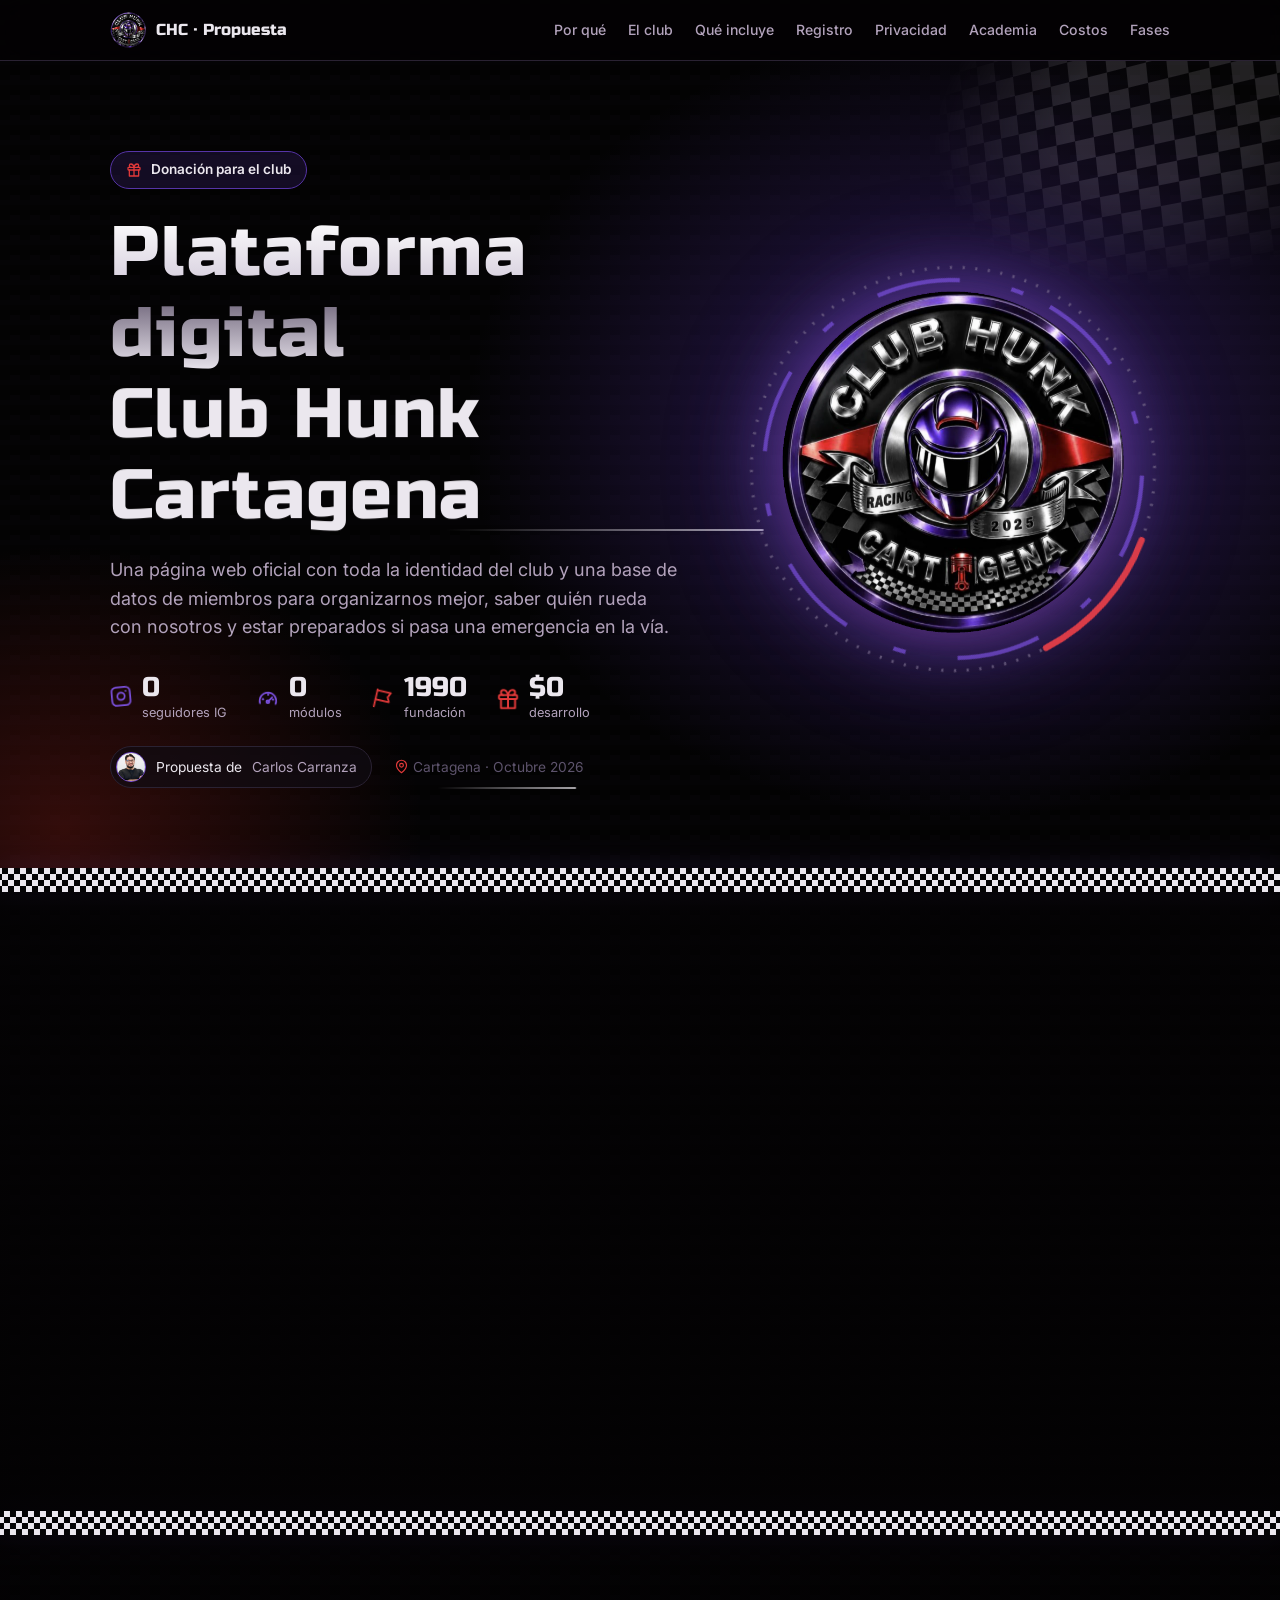
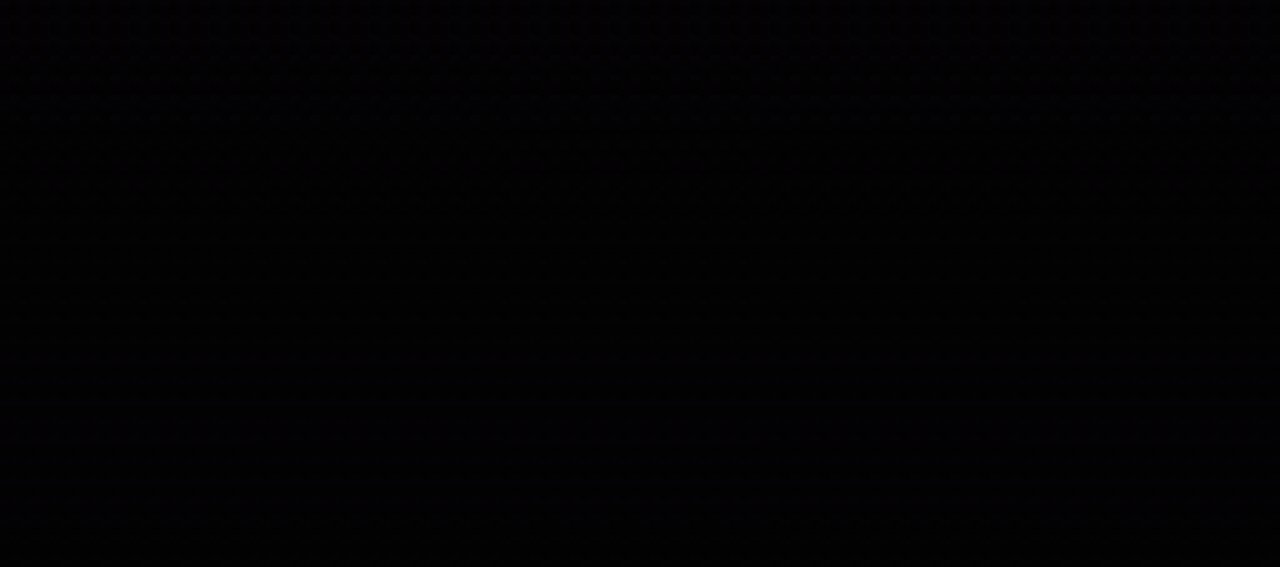
==== index.html @ c69c5571 "Propuesta de plataforma digital para Club Hunk Cartagena Presentación web con el branding del club: " ====
<!doctype html>
<html lang="es">
<head>
<meta charset="utf-8">
<meta name="viewport" content="width=device-width, initial-scale=1">
<title>Club Hunk Cartagena</title>
<meta http-equiv="refresh" content="0; url=propuesta/">
<link rel="icon" href="recursos/logo/club-hunk-logo-512.webp">
<link rel="canonical" href="propuesta/">
</head>
<body style="background:#030203;color:#EBE7EE;font-family:system-ui,sans-serif;text-align:center;padding:40px 16px">
<p>Redirigiendo a la <a href="propuesta/" style="color:#7B50DD">propuesta de Club Hunk Cartagena</a>…</p>
</body>
</html>
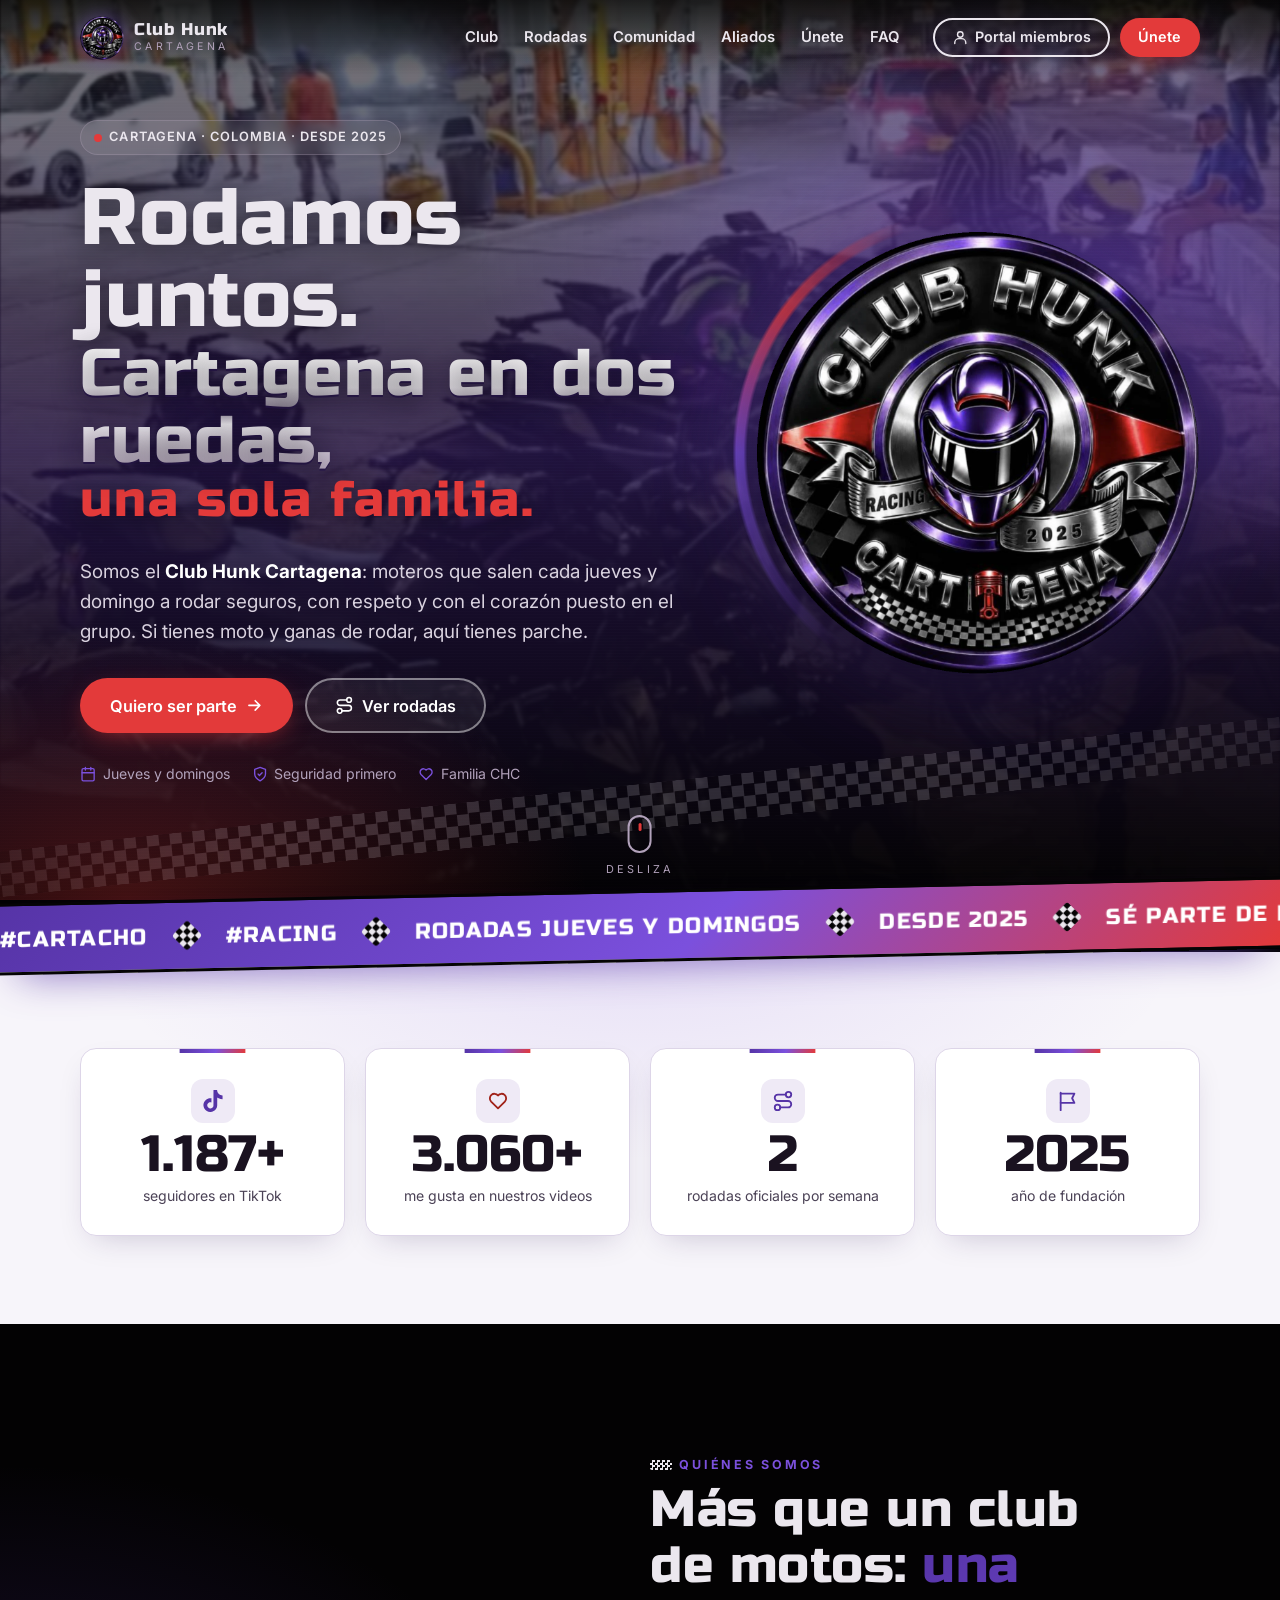
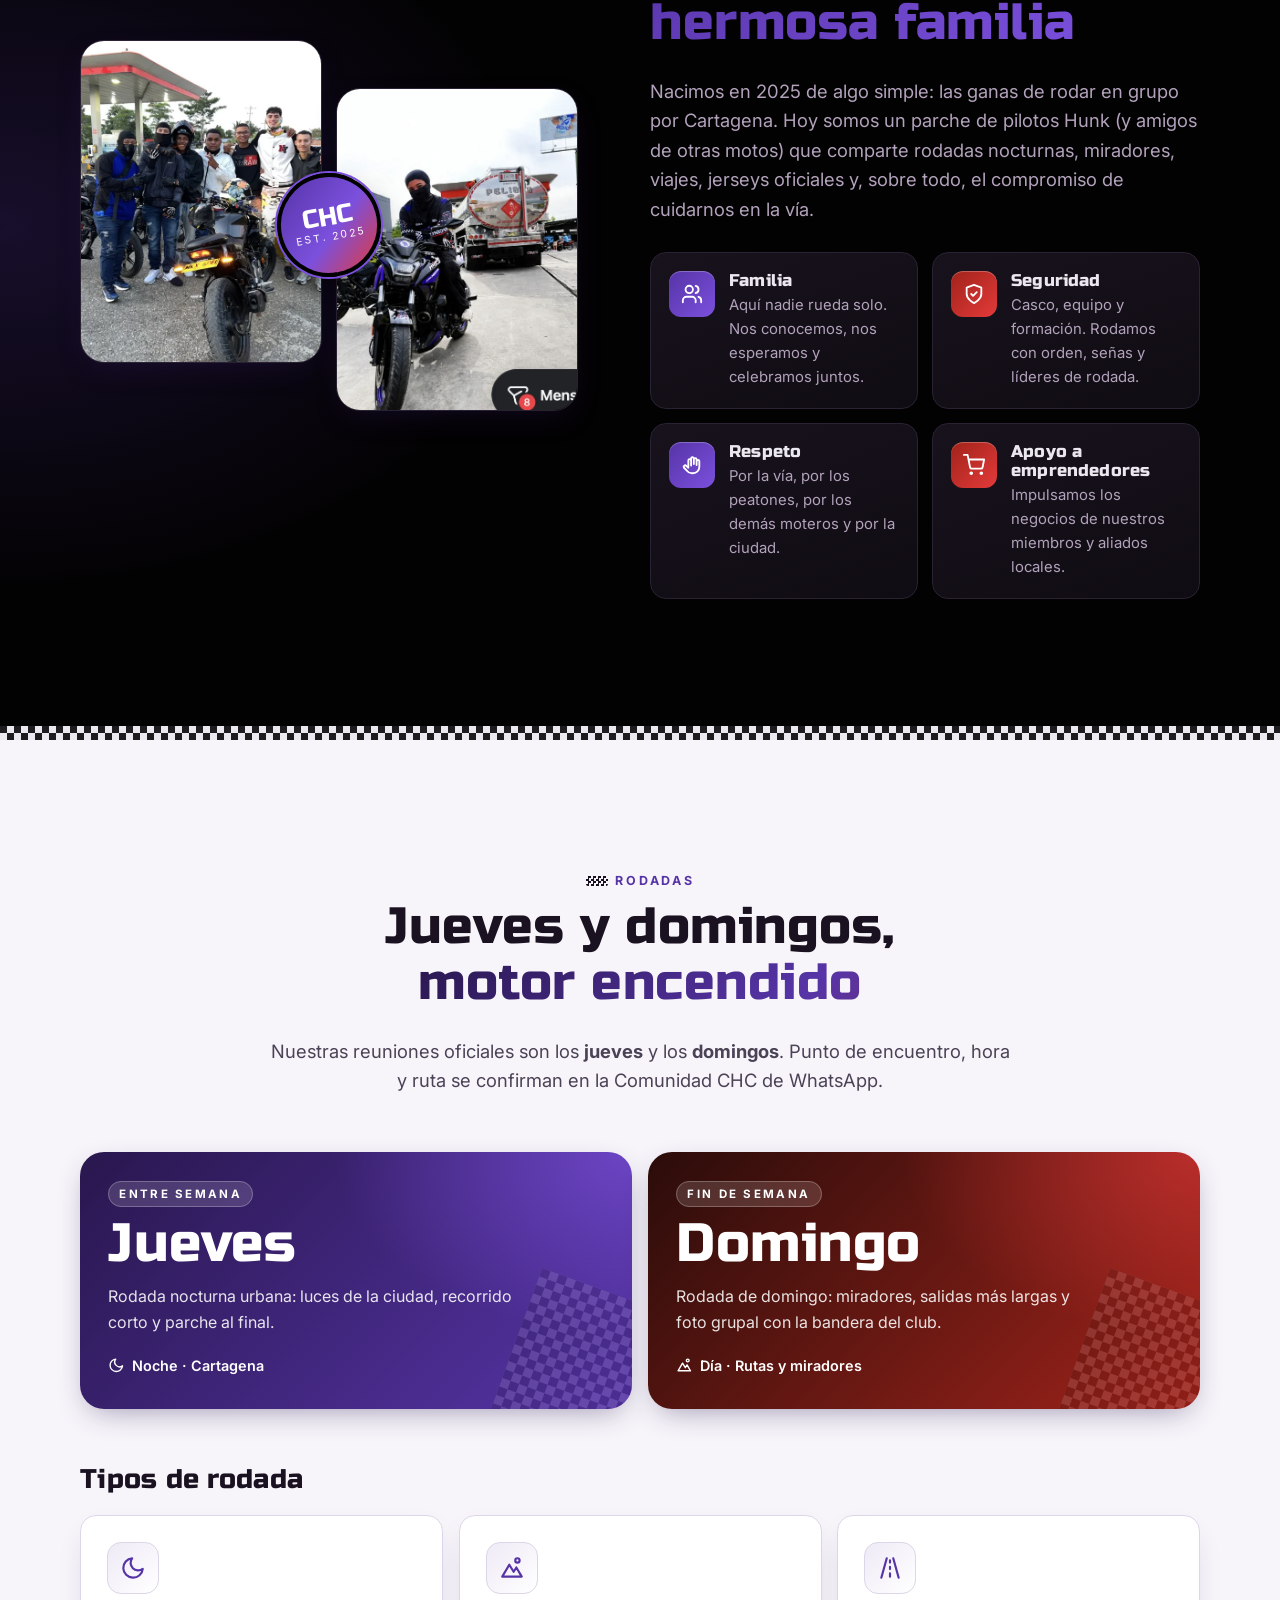
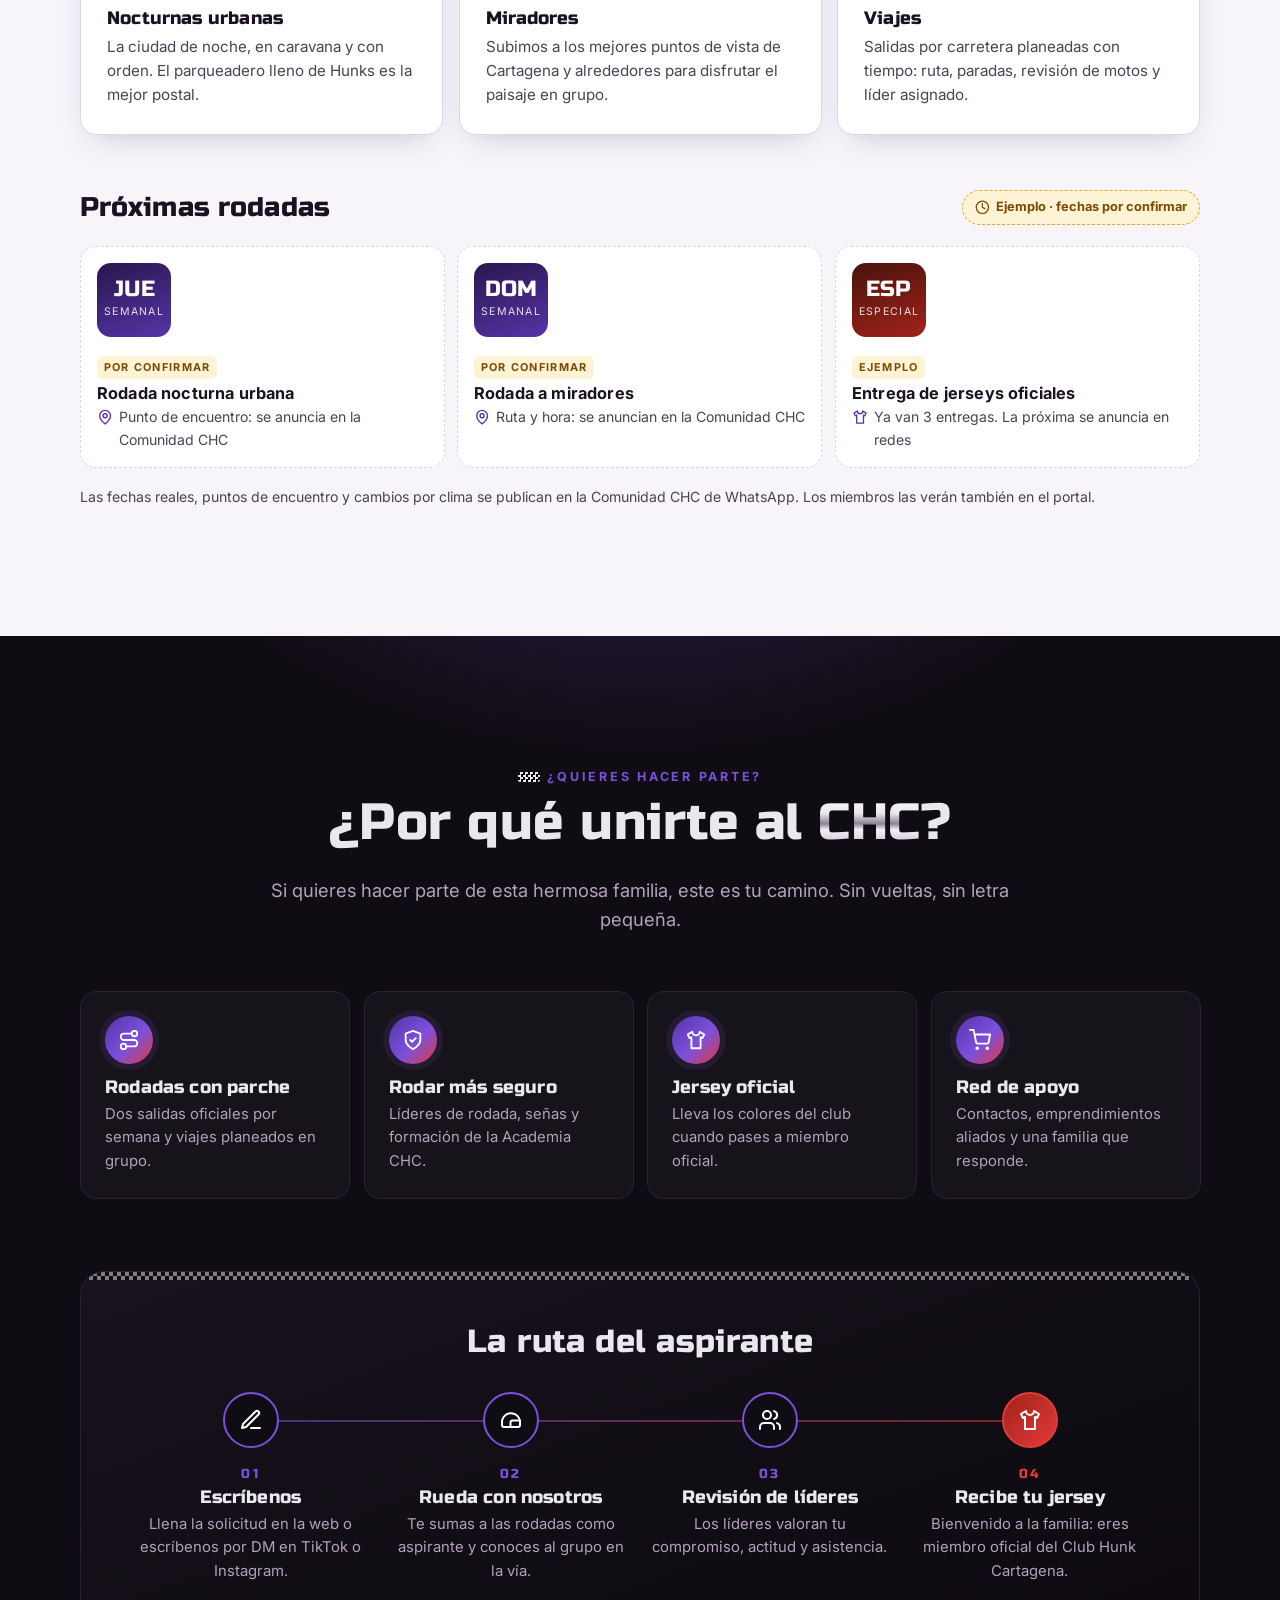
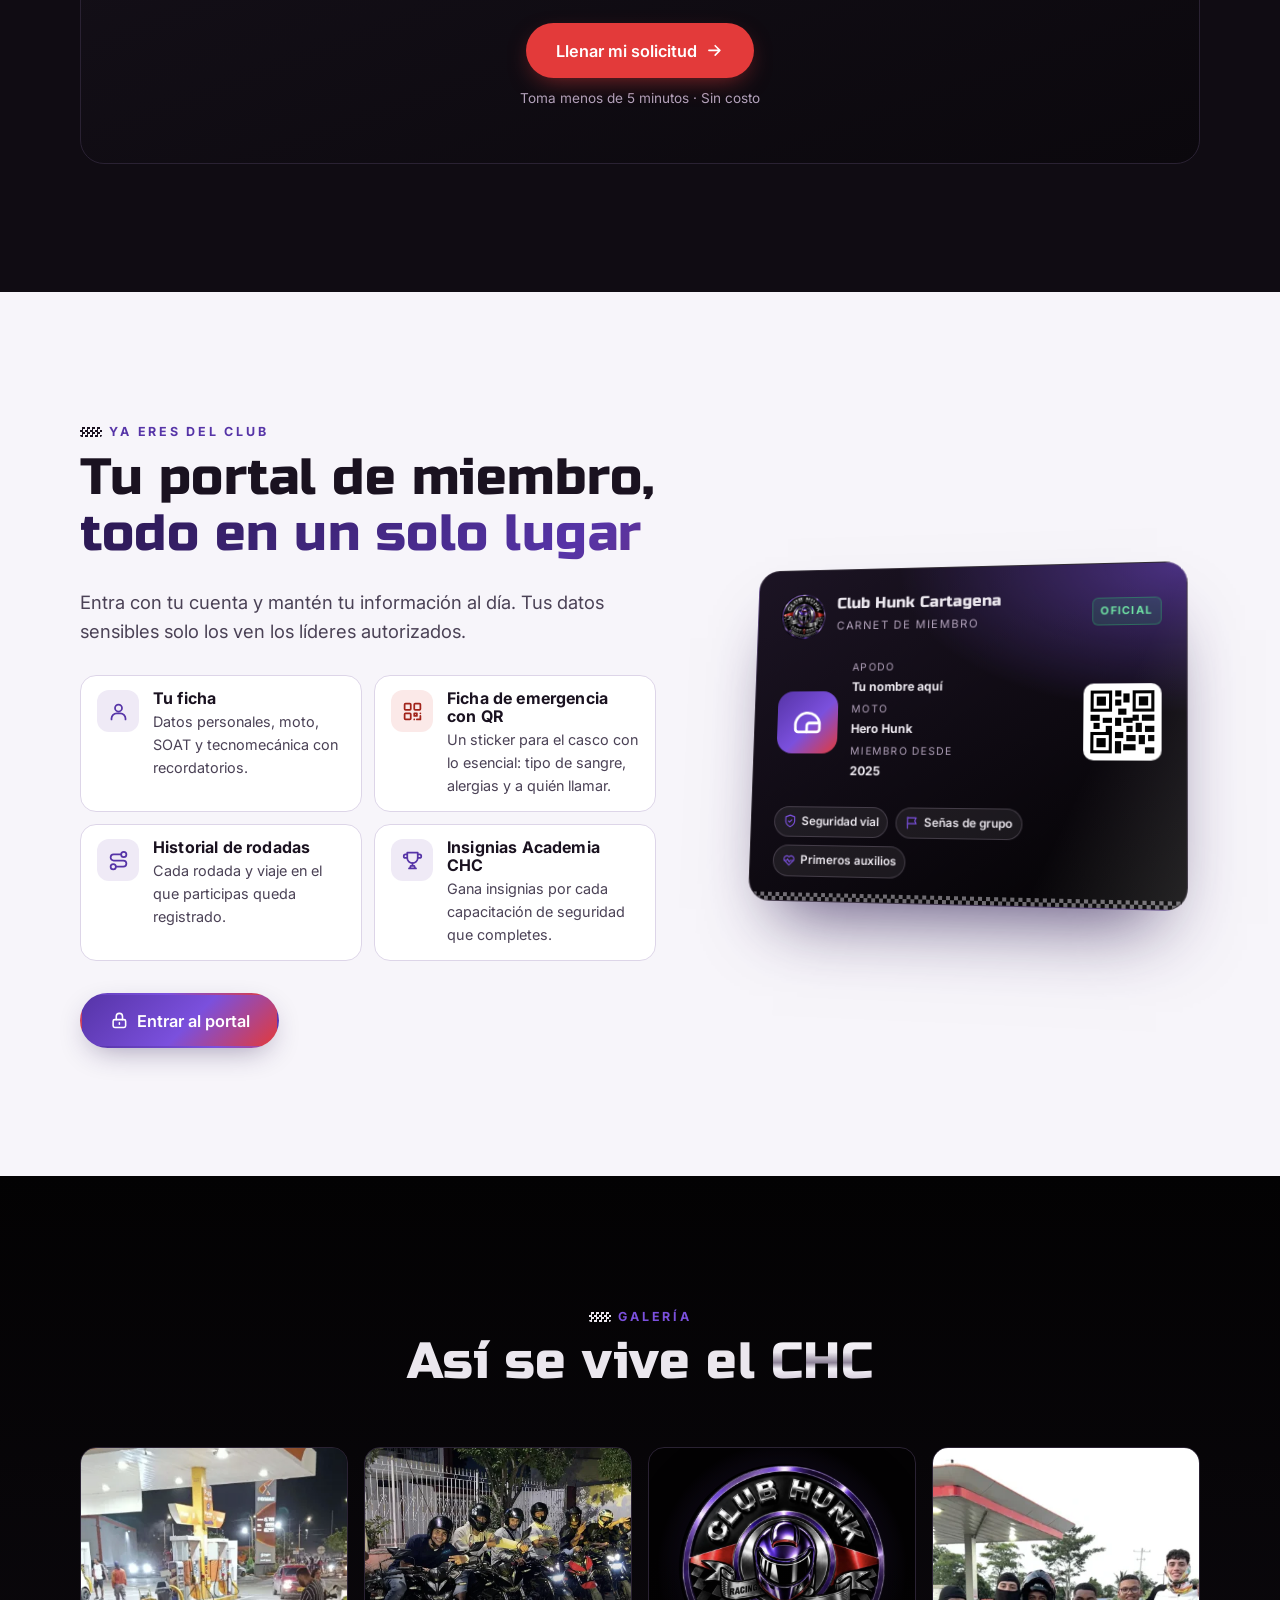
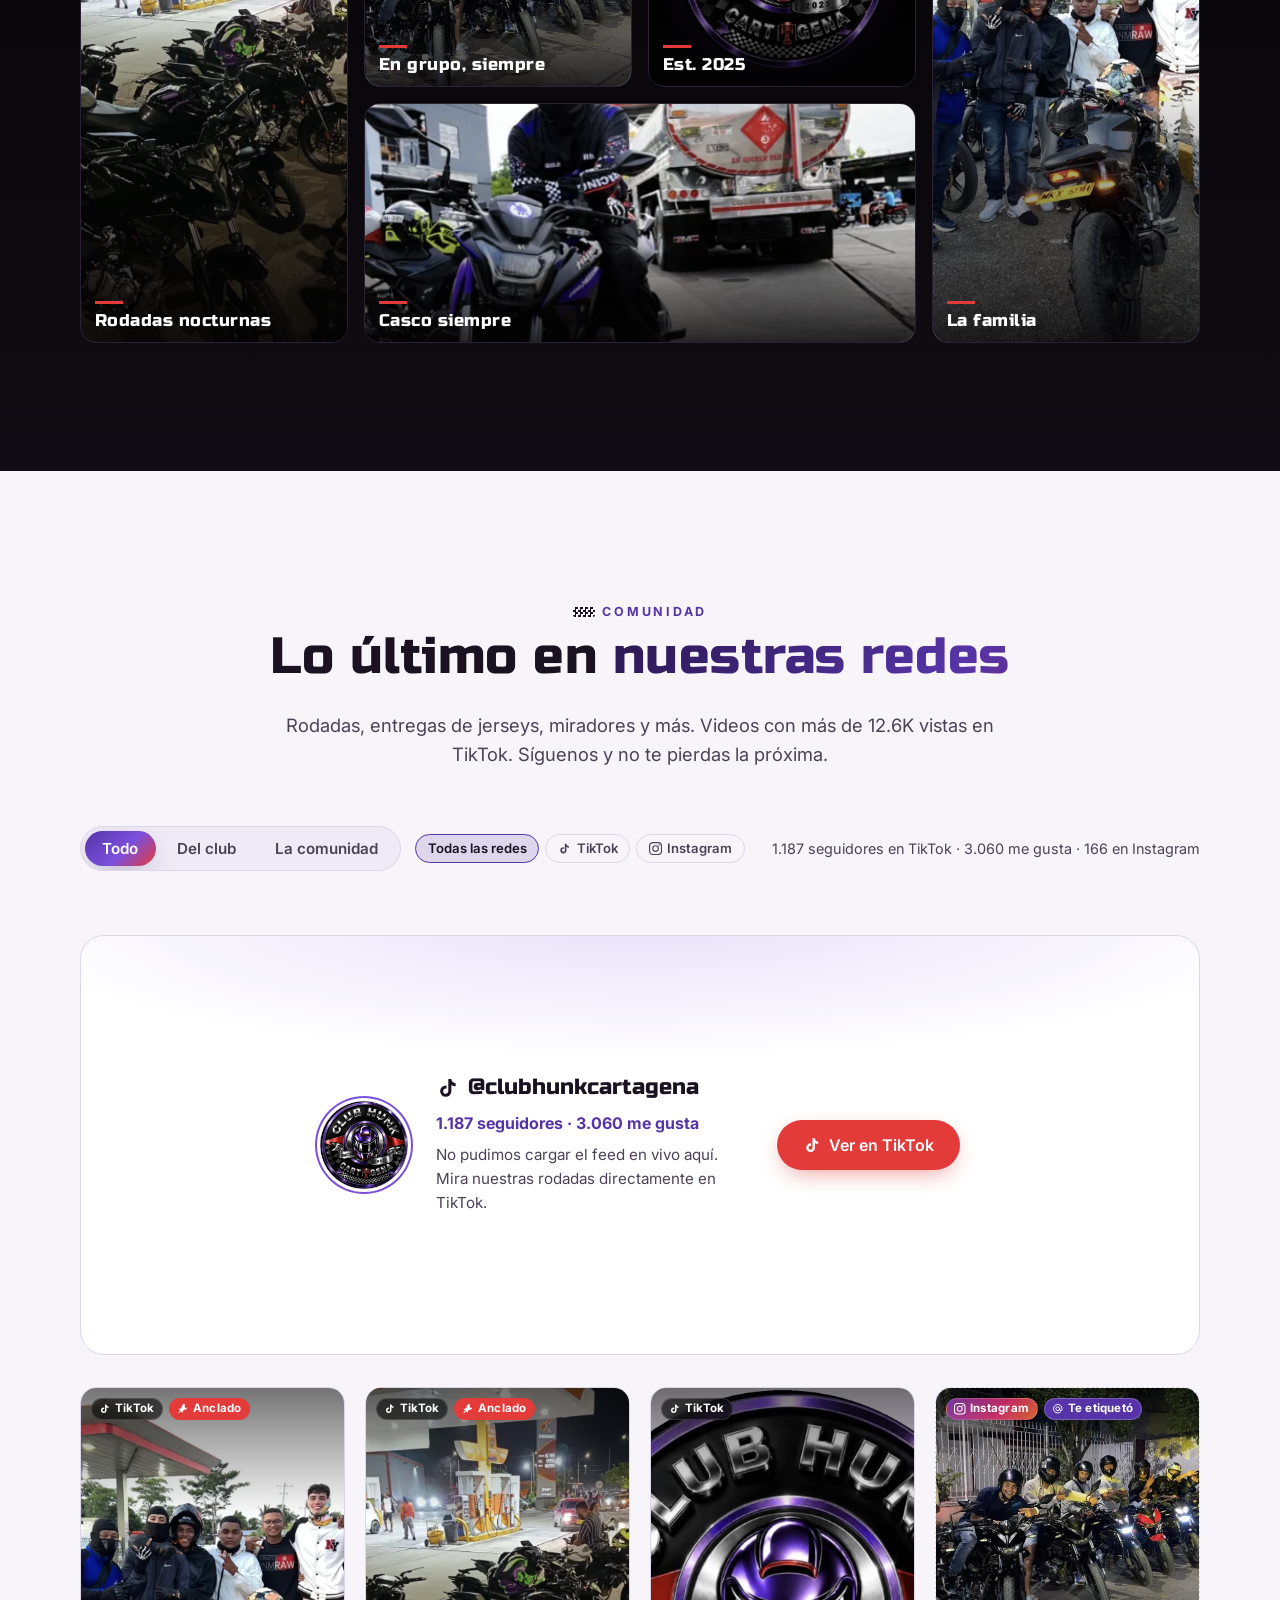
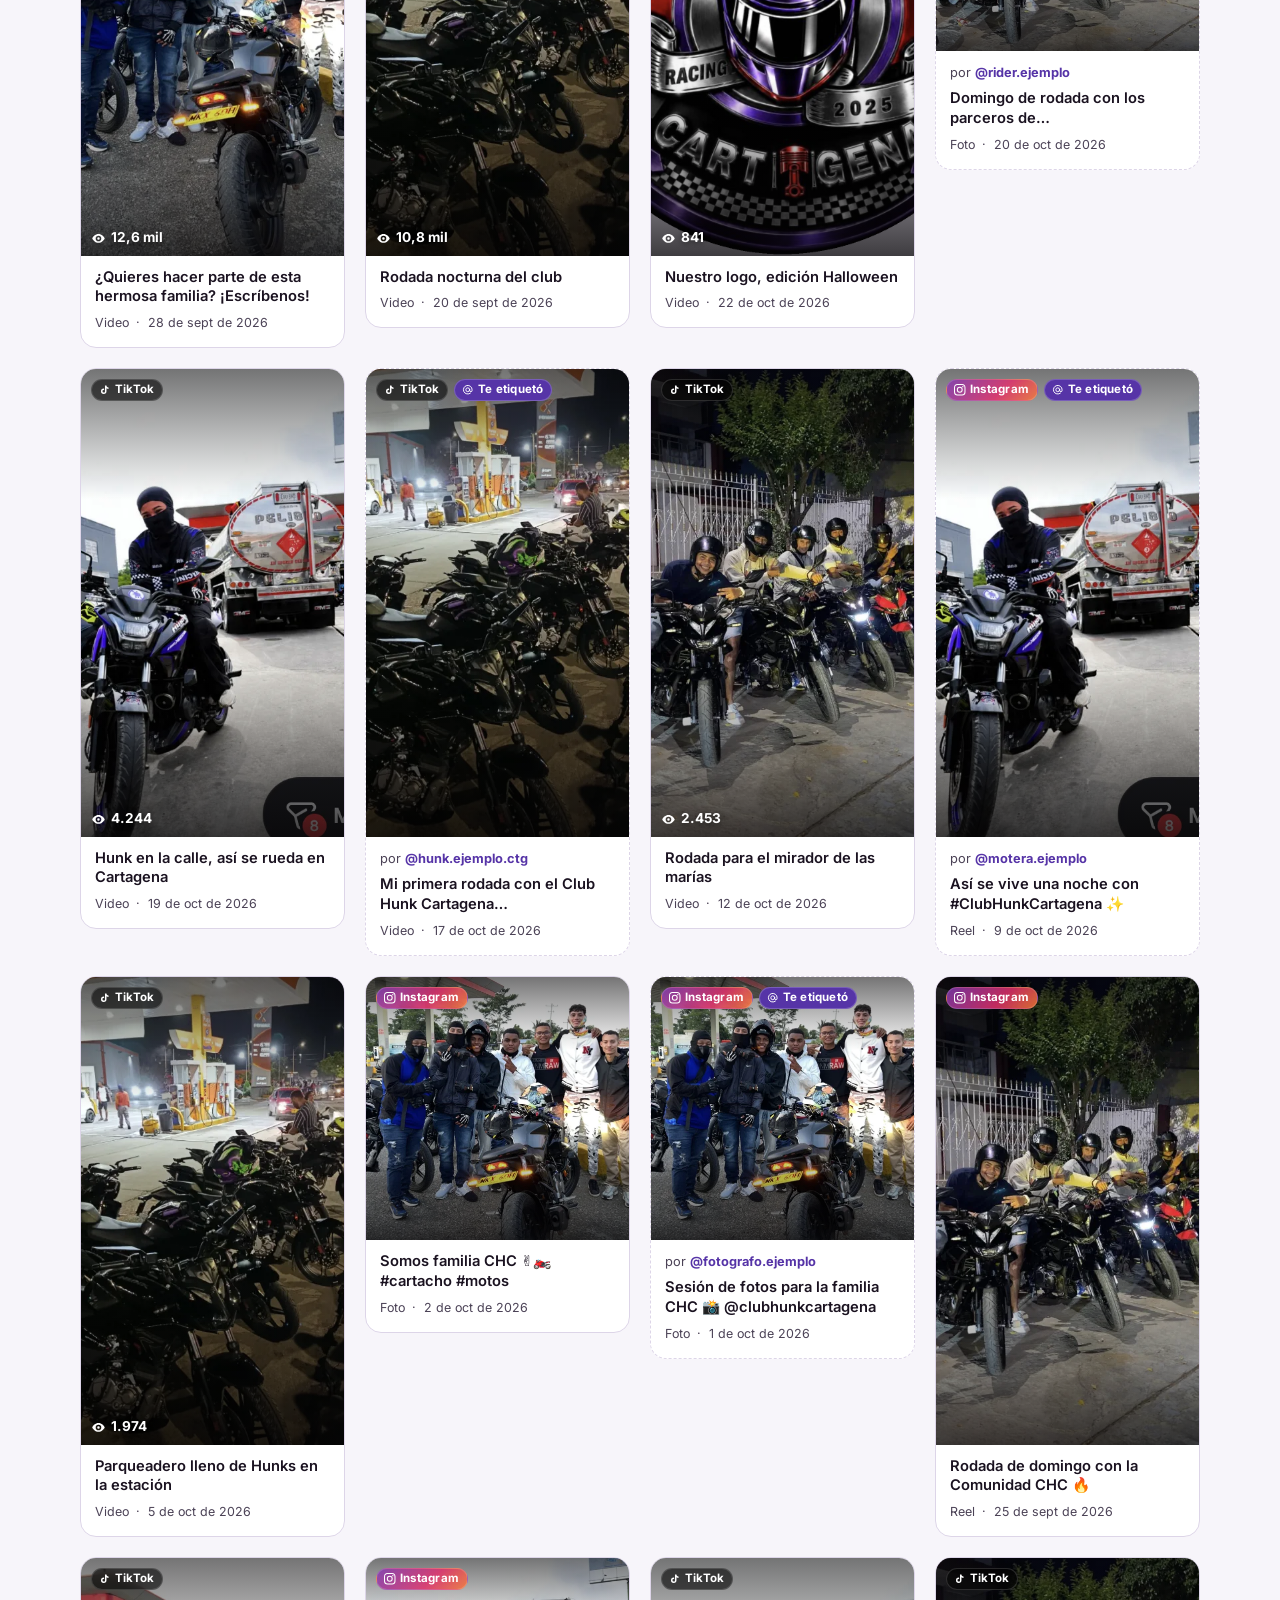
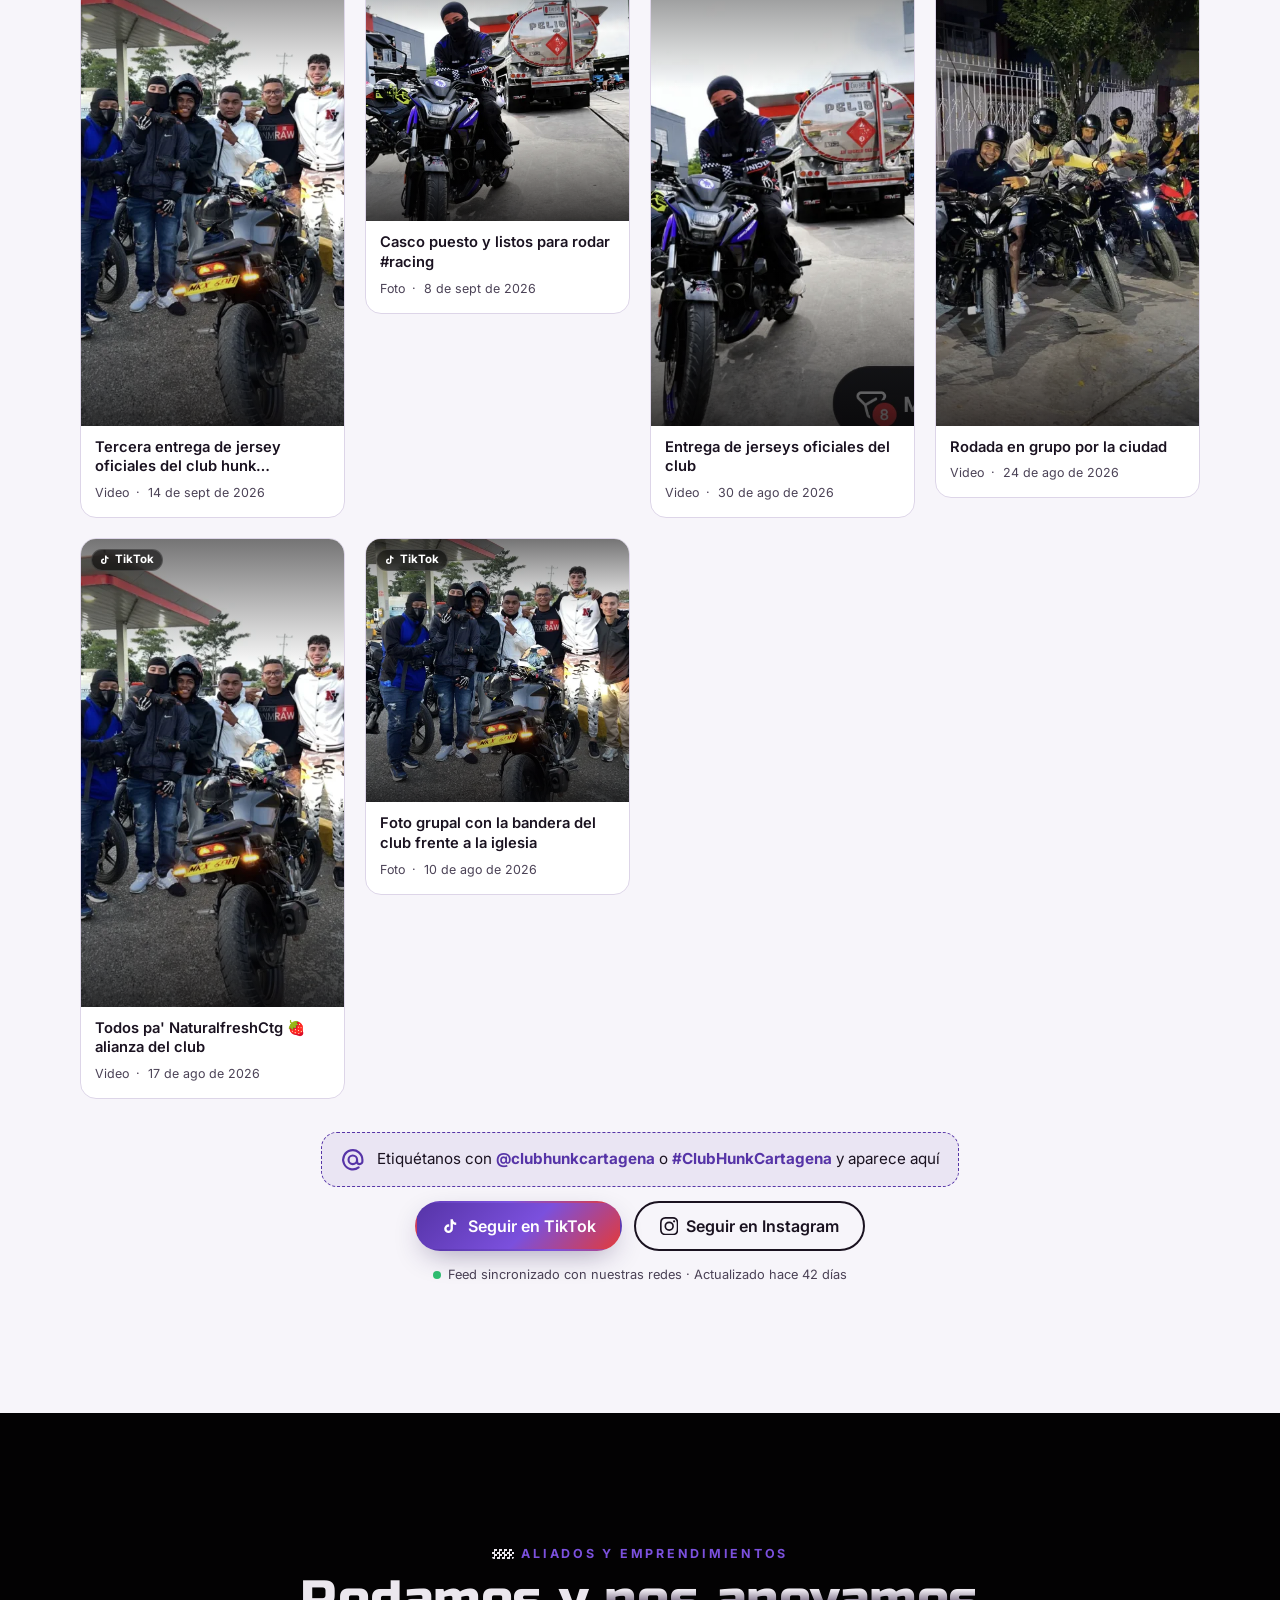
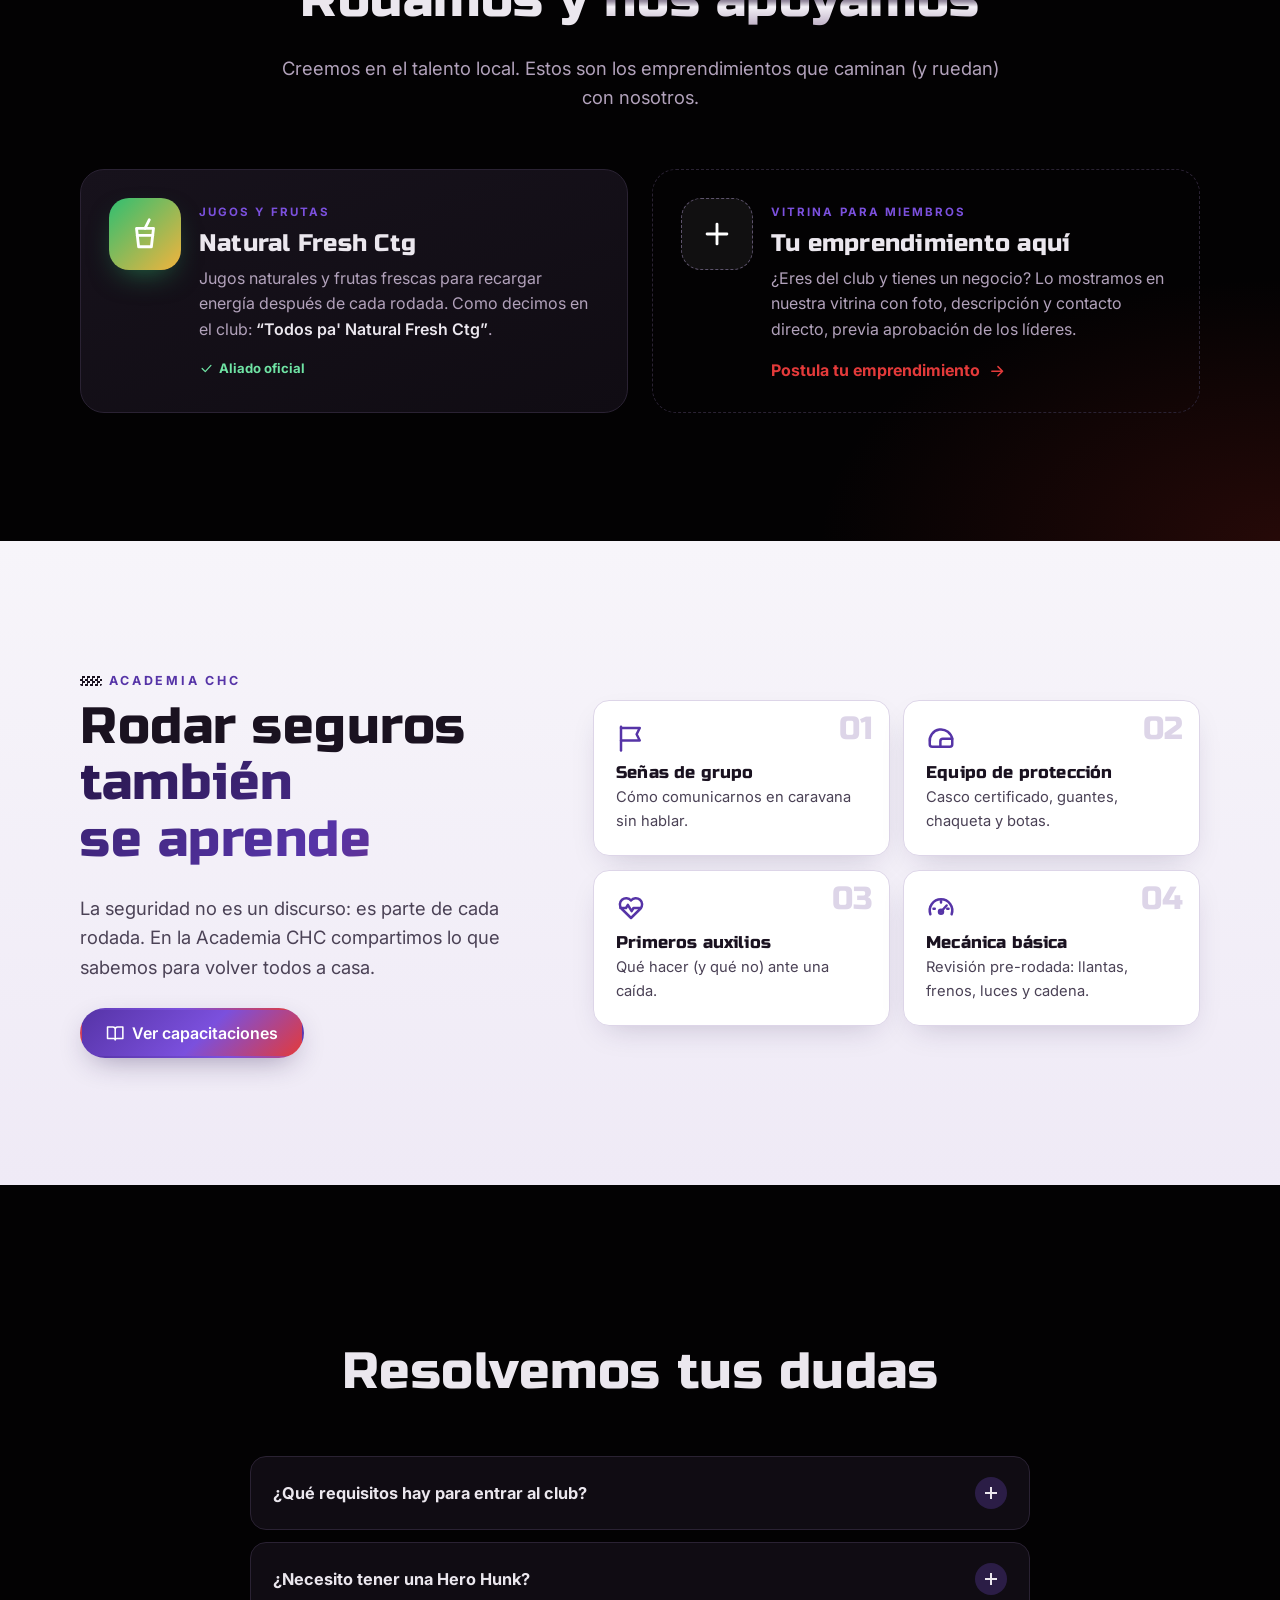
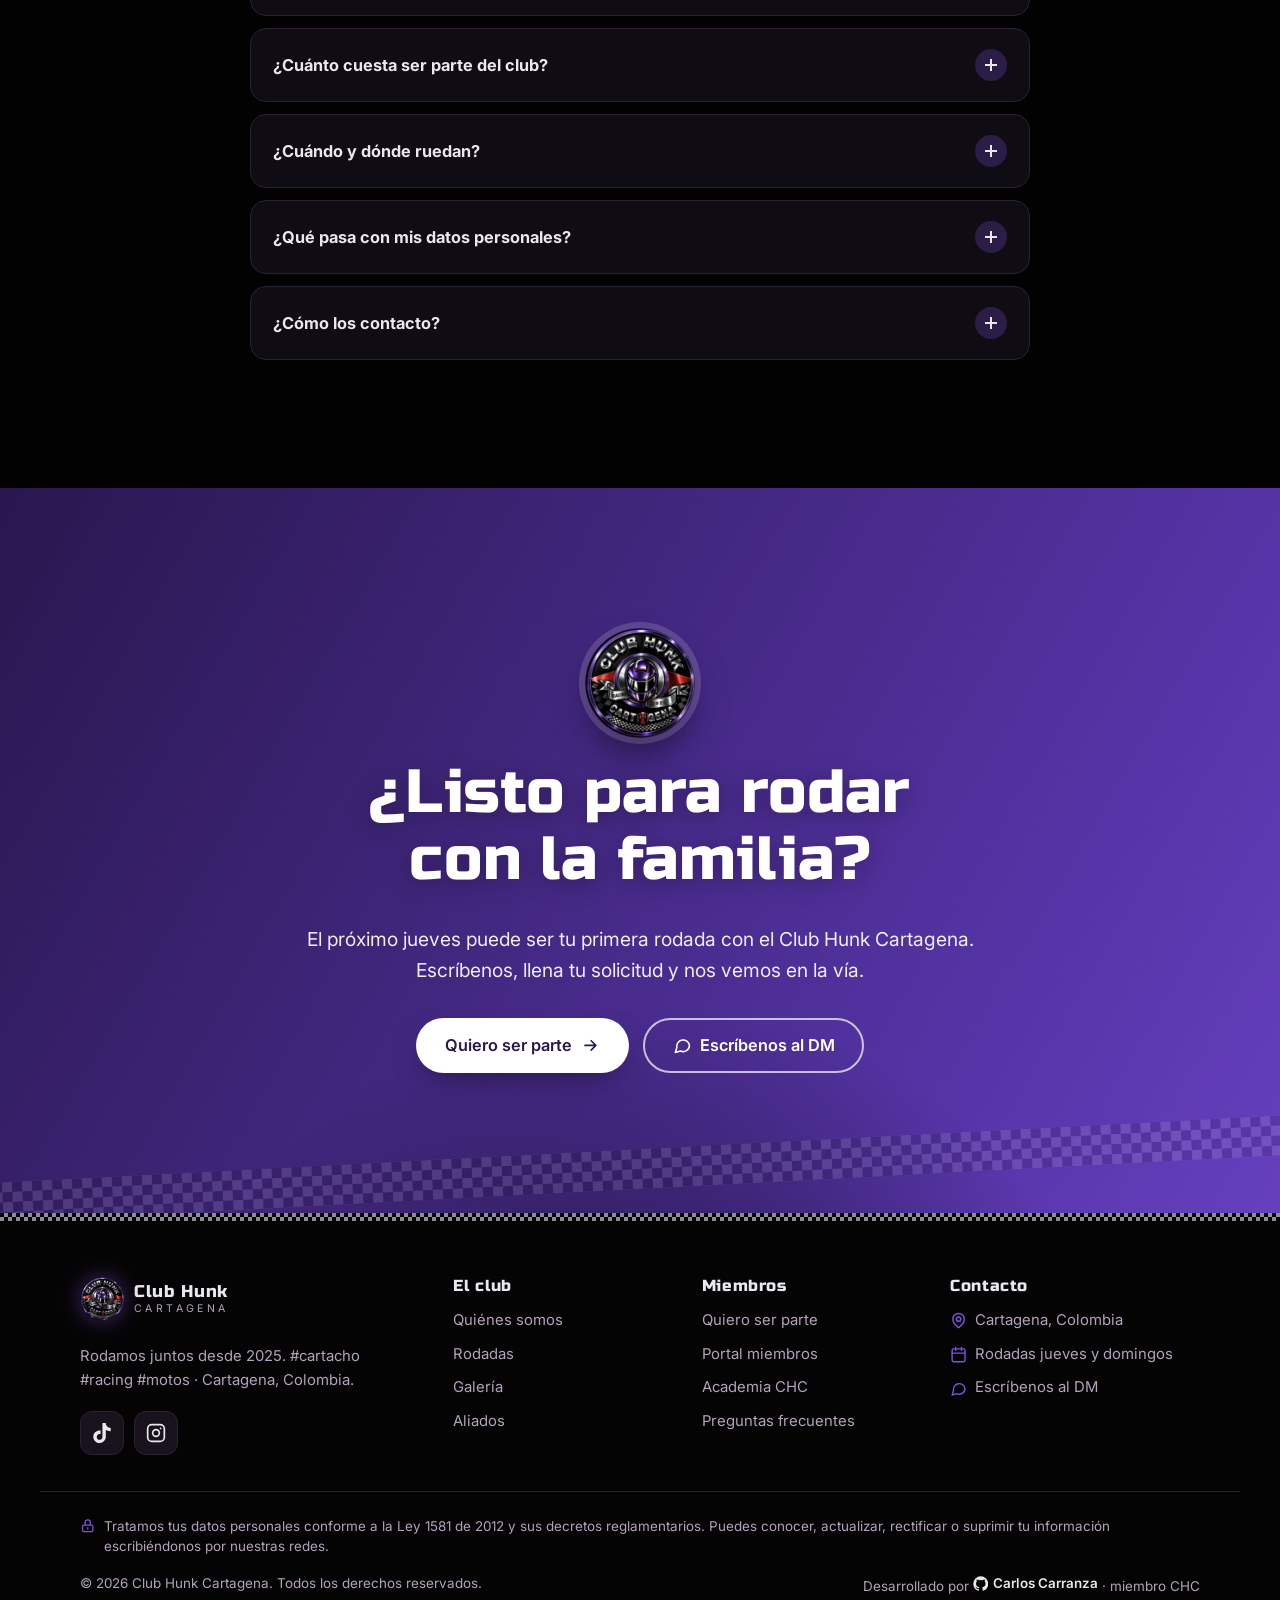
==== commit 2e09bea2: "Landing, feed de redes y portal de registros de Club Hunk Cartagena - Landing con secciones claras/o" ====
--- a/index.html
+++ b/index.html
@@ -1,14 +1,581 @@
 <!doctype html>
-<html lang="es">
+<html lang="es-CO">
 <head>
 <meta charset="utf-8">
 <meta name="viewport" content="width=device-width, initial-scale=1">
-<title>Club Hunk Cartagena</title>
-<meta http-equiv="refresh" content="0; url=propuesta/">
-<link rel="icon" href="recursos/logo/club-hunk-logo-512.webp">
-<link rel="canonical" href="propuesta/">
+<title>Club Hunk Cartagena · Rodamos juntos</title>
+<meta name="description" content="Club Hunk Cartagena (CHC): la familia motera de Cartagena. Rodadas nocturnas, miradores y viajes los jueves y domingos. Seguridad, respeto y apoyo a emprendedores desde 2025. ¡Únete!">
+<meta name="theme-color" content="#030203">
+<meta name="color-scheme" content="dark light">
+<link rel="icon" type="image/webp" href="recursos/logo/club-hunk-logo-512.webp">
+<link rel="apple-touch-icon" href="recursos/logo/club-hunk-logo-512.webp">
+<meta property="og:type" content="website">
+<meta property="og:locale" content="es_CO">
+<meta property="og:site_name" content="Club Hunk Cartagena">
+<meta property="og:title" content="Club Hunk Cartagena · Rodamos juntos">
+<meta property="og:description" content="Rodadas jueves y domingos, seguridad y familia motera en Cartagena. Si quieres hacer parte de esta hermosa familia, escríbenos.">
+<meta property="og:image" content="recursos/logo/club-hunk-logo.webp">
+<meta property="og:image:width" content="1279">
+<meta property="og:image:height" content="1279">
+<meta name="twitter:card" content="summary_large_image">
+<link rel="preconnect" href="https://fonts.googleapis.com">
+<link rel="preconnect" href="https://fonts.gstatic.com" crossorigin>
+<link rel="stylesheet" href="assets/css/base.css">
+<link rel="stylesheet" href="assets/css/landing.css">
+<link rel="stylesheet" href="assets/css/feed.css">
 </head>
-<body style="background:#030203;color:#EBE7EE;font-family:system-ui,sans-serif;text-align:center;padding:40px 16px">
-<p>Redirigiendo a la <a href="propuesta/" style="color:#7B50DD">propuesta de Club Hunk Cartagena</a>…</p>
+<body>
+<a class="skip" href="#contenido">Saltar al contenido</a>
+
+<!-- Sprite de iconos SVG inline -->
+<svg width="0" height="0" style="position:absolute" aria-hidden="true" focusable="false">
+  <symbol id="i-route" viewBox="0 0 24 24"><circle cx="6" cy="19" r="3"/><circle cx="18" cy="5" r="3"/><path d="M9 19h8.5a3.5 3.5 0 0 0 0-7h-11a3.5 3.5 0 0 1 0-7H15"/></symbol>
+  <symbol id="i-moon" viewBox="0 0 24 24"><path d="M21 12.8A9 9 0 1 1 11.2 3a7 7 0 0 0 9.8 9.8z"/></symbol>
+  <symbol id="i-mountain" viewBox="0 0 24 24"><path d="m3 20 6.5-11 4 6.5 2.5-4L21 20z"/><circle cx="17" cy="5" r="2"/></symbol>
+  <symbol id="i-road" viewBox="0 0 24 24"><path d="M4 21 9 3M20 21 15 3M12 5v2M12 11v2M12 17v3"/></symbol>
+  <symbol id="i-gauge" viewBox="0 0 24 24"><path d="M3.5 17a9 9 0 1 1 17 0"/><path d="m12 15 4.5-5"/><circle cx="12" cy="15" r="1.6"/><path d="M6 12.5h1M12 6.5v1M17 12.5h1"/></symbol>
+  <symbol id="i-qr" viewBox="0 0 24 24"><rect x="3" y="3" width="7" height="7" rx="1"/><rect x="14" y="3" width="7" height="7" rx="1"/><rect x="3" y="14" width="7" height="7" rx="1"/><path d="M14 14h3v3h-3zM21 14v.01M14 21h.01M17 21h4v-4"/></symbol>
+  <symbol id="i-lock" viewBox="0 0 24 24"><rect x="4" y="11" width="16" height="10" rx="2"/><path d="M8 11V7a4 4 0 0 1 8 0v4"/><path d="M12 15v2"/></symbol>
+  <symbol id="i-check" viewBox="0 0 24 24"><path d="m5 12 5 5 9-10"/></symbol>
+  <symbol id="i-edit" viewBox="0 0 24 24"><path d="M12 20h9"/><path d="M16.5 3.5a2.1 2.1 0 0 1 3 3L7 19l-4 1 1-4z"/></symbol>
+  <symbol id="i-helmet" viewBox="0 0 24 24"><path d="M3 15.5a9 9 0 0 1 18-2.5v4a2 2 0 0 1-2 2H5a2 2 0 0 1-2-2z"/><path d="M21 12.5h-7.5a2 2 0 0 0-2 2V19"/></symbol>
+  <symbol id="i-flag" viewBox="0 0 24 24"><path d="M4 22V3"/><path d="M4 4h15l-2.5 5 2.5 5H4"/></symbol>
+  <symbol id="i-heart" viewBox="0 0 24 24"><path d="M19.5 12.6 12 20l-7.5-7.4A5 5 0 1 1 12 6a5 5 0 1 1 7.5 6.6"/></symbol>
+  <symbol id="i-pulse" viewBox="0 0 24 24"><path d="M19.5 12.6 12 20l-7.5-7.4A5 5 0 1 1 12 6a5 5 0 1 1 7.5 6.6"/><path d="M3.5 12H8l1.5-2.5 3 5 1.5-2.5h6"/></symbol>
+  <symbol id="i-users" viewBox="0 0 24 24"><circle cx="9" cy="7" r="4"/><path d="M2 21v-2a4 4 0 0 1 4-4h6a4 4 0 0 1 4 4v2"/><path d="M16 3.1a4 4 0 0 1 0 7.8M22 21v-2a4 4 0 0 0-3-3.9"/></symbol>
+  <symbol id="i-cal" viewBox="0 0 24 24"><rect x="3" y="4" width="18" height="18" rx="2"/><path d="M16 2v4M8 2v4M3 10h18"/></symbol>
+  <symbol id="i-arrow" viewBox="0 0 24 24"><path d="M5 12h14M13 6l6 6-6 6"/></symbol>
+  <symbol id="i-down" viewBox="0 0 24 24"><path d="m6 9 6 6 6-6"/></symbol>
+  <symbol id="i-shield" viewBox="0 0 24 24"><path d="M12 22s8-4 8-10V5l-8-3-8 3v7c0 6 8 10 8 10z"/><path d="m9 12 2 2 4-4"/></symbol>
+  <symbol id="i-cart" viewBox="0 0 24 24"><circle cx="9" cy="21" r="1"/><circle cx="20" cy="21" r="1"/><path d="M1 1h4l2.7 13.4a2 2 0 0 0 2 1.6h9.7a2 2 0 0 0 2-1.6L23 6H6"/></symbol>
+  <symbol id="i-pin" viewBox="0 0 24 24"><path d="M20 10c0 6-8 12-8 12S4 16 4 10a8 8 0 0 1 16 0z"/><circle cx="12" cy="10" r="3"/></symbol>
+  <symbol id="i-trophy" viewBox="0 0 24 24"><path d="M6 9H4a2 2 0 0 1 0-4h2M18 9h2a2 2 0 0 0 0-4h-2"/><path d="M6 3h12v6a6 6 0 0 1-12 0z"/><path d="M12 15v3M8 21h8M9 21l1-3h4l1 3"/></symbol>
+  <symbol id="i-clock" viewBox="0 0 24 24"><circle cx="12" cy="12" r="10"/><path d="M12 6v6l4 2"/></symbol>
+  <symbol id="i-sparkle" viewBox="0 0 24 24"><path d="M12 3l1.9 5.8L20 11l-6.1 2.2L12 19l-1.9-5.8L4 11l6.1-2.2z"/><path d="M19 3v4M17 5h4"/></symbol>
+  <symbol id="i-shirt" viewBox="0 0 24 24"><path d="M8 3 3 6l2 4 2-1v12h10V9l2 1 2-4-5-3a4 4 0 0 1-8 0z"/></symbol>
+  <symbol id="i-hand" viewBox="0 0 24 24"><path d="M11 12.5V5a1.5 1.5 0 0 1 3 0v6M14 6a1.5 1.5 0 0 1 3 0v6M17 8a1.5 1.5 0 0 1 3 0v6a7 7 0 0 1-7 7h-1a7 7 0 0 1-5.6-2.8L3.3 15a1.6 1.6 0 0 1 2.5-2L8 15V7a1.5 1.5 0 0 1 3 0"/></symbol>
+  <symbol id="i-book" viewBox="0 0 24 24"><path d="M2 4h7a3 3 0 0 1 3 3v14a2 2 0 0 0-2-2H2zM22 4h-7a3 3 0 0 0-3 3v14a2 2 0 0 1 2-2h8z"/></symbol>
+  <symbol id="i-juice" viewBox="0 0 24 24"><path d="M6 8h12l-1.5 13h-9z"/><path d="M12 8 15 2M6.5 13h11"/></symbol>
+  <symbol id="i-plus" viewBox="0 0 24 24"><path d="M12 5v14M5 12h14"/></symbol>
+  <symbol id="i-chat" viewBox="0 0 24 24"><path d="M21 12a8 8 0 0 1-11.6 7.1L3 21l1.9-6.4A8 8 0 1 1 21 12z"/></symbol>
+  <symbol id="i-user" viewBox="0 0 24 24"><circle cx="12" cy="8" r="4"/><path d="M4 21v-1a6 6 0 0 1 6-6h4a6 6 0 0 1 6 6v1"/></symbol>
+  <symbol id="i-ig" viewBox="0 0 24 24"><rect x="2" y="2" width="20" height="20" rx="5"/><circle cx="12" cy="12" r="4"/><path d="M17.5 6.5h.01"/></symbol>
+  <symbol id="b-tt" viewBox="0 0 24 24"><path d="M12.53.02c1.31-.02 2.61-.01 3.91-.02.08 1.53.63 3.09 1.75 4.17 1.12 1.11 2.7 1.62 4.24 1.79v4.03c-1.44-.05-2.89-.35-4.2-.97-.57-.26-1.1-.59-1.62-.93-.01 2.92.01 5.84-.02 8.75-.08 1.4-.54 2.79-1.35 3.94-1.31 1.92-3.58 3.17-5.91 3.21-1.43.08-2.86-.31-4.08-1.03-2.02-1.19-3.44-3.37-3.65-5.71-.02-.5-.03-1-.01-1.49.18-1.9 1.12-3.72 2.58-4.96 1.66-1.44 3.98-2.13 6.15-1.72.02 1.48-.04 2.96-.04 4.44-.99-.32-2.15-.23-3.02.37-.63.41-1.11 1.04-1.36 1.75-.21.51-.15 1.07-.14 1.61.24 1.64 1.82 3.02 3.5 2.87 1.12-.01 2.19-.66 2.77-1.61.19-.33.4-.67.41-1.06.1-1.79.06-3.57.07-5.36.01-4.03-.01-8.05.02-12.07z"/></symbol>
+  <symbol id="b-gh" viewBox="0 0 24 24"><path d="M12 .5A11.5 11.5 0 0 0 .5 12a11.5 11.5 0 0 0 7.86 10.92c.57.1.78-.25.78-.55v-2c-3.2.7-3.88-1.37-3.88-1.37-.52-1.33-1.28-1.69-1.28-1.69-1.05-.72.08-.7.08-.7 1.16.08 1.77 1.2 1.77 1.2 1.03 1.77 2.7 1.26 3.36.96.1-.75.4-1.26.73-1.55-2.56-.29-5.25-1.28-5.25-5.7 0-1.26.45-2.29 1.19-3.1-.12-.29-.52-1.46.11-3.05 0 0 .97-.31 3.18 1.18a11 11 0 0 1 5.8 0c2.2-1.49 3.17-1.18 3.17-1.18.63 1.59.23 2.76.11 3.05.74.81 1.19 1.84 1.19 3.1 0 4.43-2.69 5.41-5.26 5.69.41.36.78 1.06.78 2.14v3.17c0 .31.21.66.79.55A11.5 11.5 0 0 0 23.5 12 11.5 11.5 0 0 0 12 .5Z"/></symbol>
+</svg>
+
+<!-- 1 · HEADER -->
+<header class="site-header" id="top-nav">
+  <div class="contenedor site-header__in">
+    <a class="marca" href="#inicio" aria-label="Club Hunk Cartagena, ir al inicio">
+      <img src="recursos/logo/club-hunk-logo-512.webp" alt="" width="44" height="44">
+      <span class="marca__txt"><b>Club Hunk</b><small>Cartagena</small></span>
+    </a>
+    <nav id="nav-menu" class="nav" aria-label="Principal">
+      <ul class="nav__lista">
+        <li><a href="#club">Club</a></li>
+        <li><a href="#rodadas">Rodadas</a></li>
+        <li><a href="#feed">Comunidad</a></li>
+        <li><a href="#aliados">Aliados</a></li>
+        <li><a href="#unete">Únete</a></li>
+        <li><a href="#faq">FAQ</a></li>
+      </ul>
+      <div class="nav__acciones">
+        <a class="btn btn-borde btn-sm" href="portal/"><svg class="ico" aria-hidden="true"><use href="#i-user"/></svg>Portal miembros</a>
+        <a class="btn btn-cta btn-sm" href="portal/registro.html">Únete</a>
+      </div>
+    </nav>
+    <button class="nav-toggle" type="button" aria-expanded="false" aria-controls="nav-menu" aria-label="Abrir menú">
+      <span class="nav-toggle__bar"></span><span class="nav-toggle__bar"></span><span class="nav-toggle__bar"></span>
+    </button>
+  </div>
+</header>
+
+<main id="contenido">
+
+<!-- 2 · HERO -->
+<section class="hero" id="inicio" aria-labelledby="hero-titulo">
+  <div class="hero__fondo" aria-hidden="true">
+    <img src="recursos/fotos/rodada-nocturna.webp" alt="" width="527" height="703" data-parallax="0.2" fetchpriority="high">
+  </div>
+  <div class="hero__overlay" aria-hidden="true"></div>
+  <div class="hero__cuadros" aria-hidden="true"></div>
+  <div class="contenedor hero__in">
+    <div class="hero__texto">
+      <p class="pill" data-reveal="down"><span class="punto-vivo" aria-hidden="true"></span>Cartagena · Colombia · Desde 2025</p>
+      <h1 id="hero-titulo" data-reveal="up" data-delay="100">
+        <span class="hero__l1">Rodamos juntos.</span>
+        <span class="hero__l2 cromo">Cartagena en dos ruedas,</span>
+        <span class="hero__l3">una sola familia.</span>
+      </h1>
+      <p class="hero__sub" data-reveal="up" data-delay="200">Somos el <strong>Club Hunk Cartagena</strong>: moteros que salen cada jueves y domingo a rodar seguros, con respeto y con el corazón puesto en el grupo. Si tienes moto y ganas de rodar, aquí tienes parche.</p>
+      <div class="hero__ctas" data-reveal="up" data-delay="300">
+        <a class="btn btn-cta btn-lg" href="portal/registro.html">Quiero ser parte <svg class="ico" aria-hidden="true"><use href="#i-arrow"/></svg></a>
+        <a class="btn btn-borde btn-lg btn-vidrio" href="#rodadas"><svg class="ico" aria-hidden="true"><use href="#i-route"/></svg>Ver rodadas</a>
+      </div>
+      <ul class="hero__datos" data-reveal="fade" data-delay="400">
+        <li><svg class="ico" aria-hidden="true"><use href="#i-cal"/></svg>Jueves y domingos</li>
+        <li><svg class="ico" aria-hidden="true"><use href="#i-shield"/></svg>Seguridad primero</li>
+        <li><svg class="ico" aria-hidden="true"><use href="#i-heart"/></svg>Familia CHC</li>
+      </ul>
+    </div>
+    <div class="hero__logo" data-reveal="zoom" data-delay="200">
+      <div class="hero__aro" aria-hidden="true"></div>
+      <img src="recursos/logo/club-hunk-logo-circular.webp" alt="Emblema del Club Hunk Cartagena: casco morado con alas rojas, cintas Racing y 2025" width="1279" height="1279">
+    </div>
+  </div>
+  <a class="hero__scroll" href="#lemas" aria-label="Bajar a la siguiente sección">
+    <span class="hero__raton" aria-hidden="true"><span></span></span>
+    <span class="hero__scroll-txt">Desliza</span>
+  </a>
+</section>
+
+<!-- 3 · MARQUEE -->
+<div class="marquee" id="lemas" aria-label="Lemas del club">
+  <div class="marquee__track">
+    <span>#cartacho</span><i aria-hidden="true"></i>
+    <span>#racing</span><i aria-hidden="true"></i>
+    <span>Rodadas jueves y domingos</span><i aria-hidden="true"></i>
+    <span>Desde 2025</span><i aria-hidden="true"></i>
+    <span>Sé parte de nuestro club</span><i aria-hidden="true"></i>
+    <span>Rodamos juntos</span><i aria-hidden="true"></i>
+    <span>Familia CHC</span><i aria-hidden="true"></i>
+    <span aria-hidden="true">#cartacho</span><i aria-hidden="true"></i>
+    <span aria-hidden="true">#racing</span><i aria-hidden="true"></i>
+    <span aria-hidden="true">Rodadas jueves y domingos</span><i aria-hidden="true"></i>
+    <span aria-hidden="true">Desde 2025</span><i aria-hidden="true"></i>
+    <span aria-hidden="true">Sé parte de nuestro club</span><i aria-hidden="true"></i>
+    <span aria-hidden="true">Rodamos juntos</span><i aria-hidden="true"></i>
+    <span aria-hidden="true">Familia CHC</span><i aria-hidden="true"></i>
+  </div>
+</div>
+
+<!-- 4 · CIFRAS -->
+<section class="cifras tema-claro" aria-labelledby="cifras-titulo">
+  <div class="contenedor">
+    <h2 id="cifras-titulo" class="sr-only">El club en cifras</h2>
+    <ul class="cifras__grid">
+      <li class="cifra" data-reveal="up">
+        <span class="cifra__ico" aria-hidden="true"><svg><use href="#b-tt"/></svg></span>
+        <b class="cifra__num"><span data-count="1187" data-suffix="+">1187+</span></b>
+        <span class="cifra__lbl">seguidores en TikTok</span>
+      </li>
+      <li class="cifra" data-reveal="up" data-delay="100">
+        <span class="cifra__ico" aria-hidden="true"><svg><use href="#i-heart"/></svg></span>
+        <b class="cifra__num"><span data-count="3060" data-suffix="+">3060+</span></b>
+        <span class="cifra__lbl">me gusta en nuestros videos</span>
+      </li>
+      <li class="cifra" data-reveal="up" data-delay="200">
+        <span class="cifra__ico" aria-hidden="true"><svg><use href="#i-route"/></svg></span>
+        <b class="cifra__num"><span data-count="2">2</span></b>
+        <span class="cifra__lbl">rodadas oficiales por semana</span>
+      </li>
+      <li class="cifra" data-reveal="up" data-delay="300">
+        <span class="cifra__ico" aria-hidden="true"><svg><use href="#i-flag"/></svg></span>
+        <b class="cifra__num"><span data-count="2025" data-sin-miles>2025</span></b>
+        <span class="cifra__lbl">año de fundación</span>
+      </li>
+    </ul>
+  </div>
+</section>
+
+<!-- 5 · EL CLUB -->
+<section class="seccion club" id="club" aria-labelledby="club-titulo">
+  <div class="contenedor club__grid">
+    <div class="club__media" data-reveal="left">
+      <figure class="club__foto club__foto--a">
+        <img src="recursos/fotos/integrantes.webp" alt="Integrantes del Club Hunk Cartagena posando juntos con sus motos" width="525" height="703" loading="lazy">
+      </figure>
+      <figure class="club__foto club__foto--b">
+        <img src="recursos/fotos/miembro-casco.webp" alt="Miembro del club con su casco puesto, listo para rodar" width="525" height="703" loading="lazy">
+      </figure>
+      <div class="club__sello" aria-hidden="true"><b>CHC</b><small>Est. 2025</small></div>
+    </div>
+    <div class="club__texto">
+      <p class="eyebrow" data-reveal="fade">Quiénes somos</p>
+      <h2 id="club-titulo" data-reveal="up">Más que un club de motos: <span class="grad-txt">una hermosa familia</span></h2>
+      <p class="lead" data-reveal="up" data-delay="100">Nacimos en 2025 de algo simple: las ganas de rodar en grupo por Cartagena. Hoy somos un parche de pilotos Hunk (y amigos de otras motos) que comparte rodadas nocturnas, miradores, viajes, jerseys oficiales y, sobre todo, el compromiso de cuidarnos en la vía.</p>
+      <ul class="valores">
+        <li class="valor" data-reveal="up" data-delay="100">
+          <span class="valor__ico" aria-hidden="true"><svg><use href="#i-users"/></svg></span>
+          <div><h3>Familia</h3><p>Aquí nadie rueda solo. Nos conocemos, nos esperamos y celebramos juntos.</p></div>
+        </li>
+        <li class="valor" data-reveal="up" data-delay="200">
+          <span class="valor__ico valor__ico--rojo" aria-hidden="true"><svg><use href="#i-shield"/></svg></span>
+          <div><h3>Seguridad</h3><p>Casco, equipo y formación. Rodamos con orden, señas y líderes de rodada.</p></div>
+        </li>
+        <li class="valor" data-reveal="up" data-delay="300">
+          <span class="valor__ico" aria-hidden="true"><svg><use href="#i-hand"/></svg></span>
+          <div><h3>Respeto</h3><p>Por la vía, por los peatones, por los demás moteros y por la ciudad.</p></div>
+        </li>
+        <li class="valor" data-reveal="up" data-delay="400">
+          <span class="valor__ico valor__ico--rojo" aria-hidden="true"><svg><use href="#i-cart"/></svg></span>
+          <div><h3>Apoyo a emprendedores</h3><p>Impulsamos los negocios de nuestros miembros y aliados locales.</p></div>
+        </li>
+      </ul>
+    </div>
+  </div>
+</section>
+
+<!-- 6 · RODADAS -->
+<section class="seccion rodadas tema-claro" id="rodadas" aria-labelledby="rodadas-titulo">
+  <div class="franja-cuadros" aria-hidden="true"></div>
+  <div class="contenedor">
+    <header class="sec-head">
+      <p class="eyebrow" data-reveal="fade">Rodadas</p>
+      <h2 id="rodadas-titulo" data-reveal="up">Jueves y domingos, <span class="grad-txt">motor encendido</span></h2>
+      <p class="lead" data-reveal="up" data-delay="100">Nuestras reuniones oficiales son los <strong>jueves</strong> y los <strong>domingos</strong>. Punto de encuentro, hora y ruta se confirman en la Comunidad CHC de WhatsApp.</p>
+    </header>
+
+    <div class="dias">
+      <article class="dia" data-reveal="left">
+        <span class="dia__tag">Entre semana</span>
+        <h3>Jueves</h3>
+        <p>Rodada nocturna urbana: luces de la ciudad, recorrido corto y parche al final.</p>
+        <span class="dia__meta"><svg class="ico" aria-hidden="true"><use href="#i-moon"/></svg>Noche · Cartagena</span>
+      </article>
+      <article class="dia dia--rojo" data-reveal="right">
+        <span class="dia__tag">Fin de semana</span>
+        <h3>Domingo</h3>
+        <p>Rodada de domingo: miradores, salidas más largas y foto grupal con la bandera del club.</p>
+        <span class="dia__meta"><svg class="ico" aria-hidden="true"><use href="#i-mountain"/></svg>Día · Rutas y miradores</span>
+      </article>
+    </div>
+
+    <h3 class="sub-titulo" data-reveal="up">Tipos de rodada</h3>
+    <ul class="tipos">
+      <li class="tipo" data-reveal="up">
+        <span class="tipo__ico" aria-hidden="true"><svg><use href="#i-moon"/></svg></span>
+        <h4>Nocturnas urbanas</h4>
+        <p>La ciudad de noche, en caravana y con orden. El parqueadero lleno de Hunks es la mejor postal.</p>
+      </li>
+      <li class="tipo" data-reveal="up" data-delay="100">
+        <span class="tipo__ico" aria-hidden="true"><svg><use href="#i-mountain"/></svg></span>
+        <h4>Miradores</h4>
+        <p>Subimos a los mejores puntos de vista de Cartagena y alrededores para disfrutar el paisaje en grupo.</p>
+      </li>
+      <li class="tipo" data-reveal="up" data-delay="200">
+        <span class="tipo__ico" aria-hidden="true"><svg><use href="#i-road"/></svg></span>
+        <h4>Viajes</h4>
+        <p>Salidas por carretera planeadas con tiempo: ruta, paradas, revisión de motos y líder asignado.</p>
+      </li>
+    </ul>
+
+    <div class="proximas">
+      <div class="proximas__head" data-reveal="up">
+        <h3 class="sub-titulo">Próximas rodadas</h3>
+        <span class="chip-aviso"><svg class="ico" aria-hidden="true"><use href="#i-clock"/></svg>Ejemplo · fechas por confirmar</span>
+      </div>
+      <ul class="eventos">
+        <li class="evento" data-reveal="up">
+          <div class="evento__fecha"><b>JUE</b><small>Semanal</small></div>
+          <div class="evento__info">
+            <span class="evento__estado">Por confirmar</span>
+            <h4>Rodada nocturna urbana</h4>
+            <p><svg class="ico" aria-hidden="true"><use href="#i-pin"/></svg>Punto de encuentro: se anuncia en la Comunidad CHC</p>
+          </div>
+        </li>
+        <li class="evento" data-reveal="up" data-delay="100">
+          <div class="evento__fecha"><b>DOM</b><small>Semanal</small></div>
+          <div class="evento__info">
+            <span class="evento__estado">Por confirmar</span>
+            <h4>Rodada a miradores</h4>
+            <p><svg class="ico" aria-hidden="true"><use href="#i-pin"/></svg>Ruta y hora: se anuncian en la Comunidad CHC</p>
+          </div>
+        </li>
+        <li class="evento" data-reveal="up" data-delay="200">
+          <div class="evento__fecha evento__fecha--rojo"><b>ESP</b><small>Especial</small></div>
+          <div class="evento__info">
+            <span class="evento__estado">Ejemplo</span>
+            <h4>Entrega de jerseys oficiales</h4>
+            <p><svg class="ico" aria-hidden="true"><use href="#i-shirt"/></svg>Ya van 3 entregas. La próxima se anuncia en redes</p>
+          </div>
+        </li>
+      </ul>
+      <p class="nota">Las fechas reales, puntos de encuentro y cambios por clima se publican en la Comunidad CHC de WhatsApp. Los miembros las verán también en el portal.</p>
+    </div>
+  </div>
+</section>
+
+<!-- 7 · ÚNETE -->
+<section class="seccion unete" id="unete" aria-labelledby="unete-titulo">
+  <div class="unete__brillo" aria-hidden="true"></div>
+  <div class="contenedor">
+    <header class="sec-head">
+      <p class="eyebrow" data-reveal="fade">¿Quieres hacer parte?</p>
+      <h2 id="unete-titulo" data-reveal="up">¿Por qué unirte al <span class="cromo">CHC</span>?</h2>
+      <p class="lead" data-reveal="up" data-delay="100">Si quieres hacer parte de esta hermosa familia, este es tu camino. Sin vueltas, sin letra pequeña.</p>
+    </header>
+
+    <ul class="beneficios">
+      <li data-reveal="up"><span class="beneficio__ico" aria-hidden="true"><svg><use href="#i-route"/></svg></span><h3>Rodadas con parche</h3><p>Dos salidas oficiales por semana y viajes planeados en grupo.</p></li>
+      <li data-reveal="up" data-delay="100"><span class="beneficio__ico" aria-hidden="true"><svg><use href="#i-shield"/></svg></span><h3>Rodar más seguro</h3><p>Líderes de rodada, señas y formación de la Academia CHC.</p></li>
+      <li data-reveal="up" data-delay="200"><span class="beneficio__ico" aria-hidden="true"><svg><use href="#i-shirt"/></svg></span><h3>Jersey oficial</h3><p>Lleva los colores del club cuando pases a miembro oficial.</p></li>
+      <li data-reveal="up" data-delay="300"><span class="beneficio__ico" aria-hidden="true"><svg><use href="#i-cart"/></svg></span><h3>Red de apoyo</h3><p>Contactos, emprendimientos aliados y una familia que responde.</p></li>
+    </ul>
+
+    <div class="ruta">
+      <h3 class="ruta__titulo" data-reveal="up">La ruta del aspirante</h3>
+      <ol class="ruta__pasos">
+        <li class="paso" data-reveal="up">
+          <span class="paso__num">01</span>
+          <span class="paso__ico" aria-hidden="true"><svg><use href="#i-edit"/></svg></span>
+          <h4>Escríbenos</h4>
+          <p>Llena la solicitud en la web o escríbenos por DM en TikTok o Instagram.</p>
+        </li>
+        <li class="paso" data-reveal="up" data-delay="120">
+          <span class="paso__num">02</span>
+          <span class="paso__ico" aria-hidden="true"><svg><use href="#i-helmet"/></svg></span>
+          <h4>Rueda con nosotros</h4>
+          <p>Te sumas a las rodadas como aspirante y conoces al grupo en la vía.</p>
+        </li>
+        <li class="paso" data-reveal="up" data-delay="240">
+          <span class="paso__num">03</span>
+          <span class="paso__ico" aria-hidden="true"><svg><use href="#i-users"/></svg></span>
+          <h4>Revisión de líderes</h4>
+          <p>Los líderes valoran tu compromiso, actitud y asistencia.</p>
+        </li>
+        <li class="paso paso--meta" data-reveal="up" data-delay="360">
+          <span class="paso__num">04</span>
+          <span class="paso__ico" aria-hidden="true"><svg><use href="#i-shirt"/></svg></span>
+          <h4>Recibe tu jersey</h4>
+          <p>Bienvenido a la familia: eres miembro oficial del Club Hunk Cartagena.</p>
+        </li>
+      </ol>
+      <div class="ruta__cta" data-reveal="zoom">
+        <a class="btn btn-cta btn-lg" href="portal/registro.html">Llenar mi solicitud <svg class="ico" aria-hidden="true"><use href="#i-arrow"/></svg></a>
+        <span class="ruta__nota">Toma menos de 5 minutos · Sin costo</span>
+      </div>
+    </div>
+  </div>
+</section>
+
+<!-- 8 · YA ERES DEL CLUB -->
+<section class="seccion miembros tema-claro" id="miembros" aria-labelledby="miembros-titulo">
+  <div class="contenedor miembros__grid">
+    <div class="miembros__texto">
+      <p class="eyebrow" data-reveal="fade">Ya eres del club</p>
+      <h2 id="miembros-titulo" data-reveal="up">Tu portal de miembro, <span class="grad-txt">todo en un solo lugar</span></h2>
+      <p class="lead" data-reveal="up" data-delay="100">Entra con tu cuenta y mantén tu información al día. Tus datos sensibles solo los ven los líderes autorizados.</p>
+      <ul class="portal-lista">
+        <li data-reveal="left" data-delay="100"><span aria-hidden="true"><svg><use href="#i-user"/></svg></span><div><h3>Tu ficha</h3><p>Datos personales, moto, SOAT y tecnomecánica con recordatorios.</p></div></li>
+        <li data-reveal="left" data-delay="200"><span class="rojo" aria-hidden="true"><svg><use href="#i-qr"/></svg></span><div><h3>Ficha de emergencia con QR</h3><p>Un sticker para el casco con lo esencial: tipo de sangre, alergias y a quién llamar.</p></div></li>
+        <li data-reveal="left" data-delay="300"><span aria-hidden="true"><svg><use href="#i-route"/></svg></span><div><h3>Historial de rodadas</h3><p>Cada rodada y viaje en el que participas queda registrado.</p></div></li>
+        <li data-reveal="left" data-delay="400"><span aria-hidden="true"><svg><use href="#i-trophy"/></svg></span><div><h3>Insignias Academia CHC</h3><p>Gana insignias por cada capacitación de seguridad que completes.</p></div></li>
+      </ul>
+      <a class="btn btn-primario btn-lg" href="portal/" data-reveal="up"><svg class="ico" aria-hidden="true"><use href="#i-lock"/></svg>Entrar al portal</a>
+    </div>
+    <div class="miembros__mock" data-reveal="right" aria-hidden="true">
+      <div class="carnet">
+        <div class="carnet__top">
+          <img src="recursos/logo/club-hunk-logo-512.webp" alt="" width="48" height="48" loading="lazy">
+          <div><b>Club Hunk Cartagena</b><small>Carnet de miembro</small></div>
+          <span class="carnet__estado">Oficial</span>
+        </div>
+        <div class="carnet__cuerpo">
+          <div class="carnet__avatar"><svg><use href="#i-helmet"/></svg></div>
+          <div class="carnet__datos">
+            <span>Apodo</span><b>Tu nombre aquí</b>
+            <span>Moto</span><b>Hero Hunk</b>
+            <span>Miembro desde</span><b>2025</b>
+          </div>
+          <div class="carnet__qr"><svg viewBox="0 0 21 21" shape-rendering="crispEdges"><path fill="currentColor" d="M0 0h7v7H0zM1 1v5h5V1zM2 2h3v3H2zM14 0h7v7h-7zM15 1v5h5V1zM16 2h3v3h-3zM0 14h7v7H0zM1 15v5h5v-5zM2 16h3v3H2zM8 0h2v2H8zM11 1h2v3h-2zM8 3h2v2H8zM9 6h3v2H9zM8 9h2v3H8zM11 9h3v2h-3zM14 8h2v2h-2zM17 8h4v2h-4zM0 8h3v2H0zM4 9h3v2H4zM12 12h2v2h-2zM15 11h2v3h-2zM18 12h3v2h-3zM8 14h3v2H8zM12 15h3v2h-3zM16 15h2v3h-2zM19 15h2v2h-2zM8 17h2v4H8zM11 18h4v2h-4zM18 19h3v2h-3zM1 11h2v2H1zM5 12h2v2H5z"/></svg></div>
+        </div>
+        <div class="carnet__insignias">
+          <span><svg><use href="#i-shield"/></svg>Seguridad vial</span>
+          <span><svg><use href="#i-flag"/></svg>Señas de grupo</span>
+          <span><svg><use href="#i-pulse"/></svg>Primeros auxilios</span>
+        </div>
+        <div class="carnet__cuadros"></div>
+      </div>
+    </div>
+  </div>
+</section>
+
+<!-- 9 · GALERÍA -->
+<section class="seccion galeria" id="galeria" aria-labelledby="galeria-titulo">
+  <div class="contenedor">
+    <header class="sec-head">
+      <p class="eyebrow" data-reveal="fade">Galería</p>
+      <h2 id="galeria-titulo" data-reveal="up">Así se vive el <span class="cromo">CHC</span></h2>
+    </header>
+    <div class="mosaico">
+      <figure class="mosaico__item mosaico__item--alto" data-reveal="zoom">
+        <img src="recursos/fotos/rodada-nocturna.webp" alt="Rodada nocturna del club por las calles de Cartagena con las luces encendidas" width="527" height="703" loading="lazy">
+        <figcaption>Rodadas nocturnas</figcaption>
+      </figure>
+      <figure class="mosaico__item" data-reveal="zoom" data-delay="100">
+        <img src="recursos/fotos/rodada-grupo.webp" alt="Grupo de motos Hunk del club detenido durante una rodada" width="524" height="703" loading="lazy">
+        <figcaption>En grupo, siempre</figcaption>
+      </figure>
+      <figure class="mosaico__item mosaico__item--logo" data-reveal="zoom" data-delay="200">
+        <img src="recursos/logo/club-hunk-logo-circular.webp" alt="Logo circular del Club Hunk Cartagena" width="1279" height="1279" loading="lazy">
+        <figcaption>Est. 2025</figcaption>
+      </figure>
+      <figure class="mosaico__item" data-reveal="zoom" data-delay="300">
+        <img src="recursos/fotos/integrantes.webp" alt="Integrantes del club reunidos tras una rodada" width="525" height="703" loading="lazy">
+        <figcaption>La familia</figcaption>
+      </figure>
+      <figure class="mosaico__item mosaico__item--ancho" data-reveal="zoom" data-delay="400">
+        <img src="recursos/fotos/miembro-casco.webp" alt="Miembro del club con casco, preparado para salir a rodar" width="525" height="703" loading="lazy">
+        <figcaption>Casco siempre</figcaption>
+      </figure>
+    </div>
+  </div>
+</section>
+
+<!-- 10 · FEED -->
+<section id="feed" class="seccion feed tema-claro" aria-labelledby="feed-titulo">
+  <div class="contenedor">
+    <header class="sec-head">
+      <p class="eyebrow" data-reveal="fade">Comunidad</p>
+      <h2 id="feed-titulo" data-reveal="up">Lo último en <span class="grad-txt">nuestras redes</span></h2>
+      <p class="lead" data-reveal="up" data-delay="100">Rodadas, entregas de jerseys, miradores y más. Videos con más de 12.6K vistas en TikTok. Síguenos y no te pierdas la próxima.</p>
+    </header>
+    <div id="feed-root"></div>
+  </div>
+</section>
+
+<!-- 11 · ALIADOS -->
+<section class="seccion aliados" id="aliados" aria-labelledby="aliados-titulo">
+  <div class="contenedor">
+    <header class="sec-head">
+      <p class="eyebrow" data-reveal="fade">Aliados y emprendimientos</p>
+      <h2 id="aliados-titulo" data-reveal="up">Rodamos y <span class="cromo">nos apoyamos</span></h2>
+      <p class="lead" data-reveal="up" data-delay="100">Creemos en el talento local. Estos son los emprendimientos que caminan (y ruedan) con nosotros.</p>
+    </header>
+    <div class="aliados__grid">
+      <article class="aliado" data-reveal="left">
+        <div class="aliado__logo aliado__logo--fresh" aria-hidden="true"><svg><use href="#i-juice"/></svg></div>
+        <div class="aliado__info">
+          <span class="aliado__cat">Jugos y frutas</span>
+          <h3>Natural Fresh Ctg</h3>
+          <p>Jugos naturales y frutas frescas para recargar energía después de cada rodada. Como decimos en el club: <em>“Todos pa' Natural Fresh Ctg”</em>.</p>
+          <span class="aliado__tag"><svg class="ico" aria-hidden="true"><use href="#i-check"/></svg>Aliado oficial</span>
+        </div>
+      </article>
+      <article class="aliado aliado--vacio" data-reveal="right">
+        <div class="aliado__logo" aria-hidden="true"><svg><use href="#i-plus"/></svg></div>
+        <div class="aliado__info">
+          <span class="aliado__cat">Vitrina para miembros</span>
+          <h3>Tu emprendimiento aquí</h3>
+          <p>¿Eres del club y tienes un negocio? Lo mostramos en nuestra vitrina con foto, descripción y contacto directo, previa aprobación de los líderes.</p>
+          <a class="enlace-flecha" href="portal/">Postula tu emprendimiento <svg class="ico" aria-hidden="true"><use href="#i-arrow"/></svg></a>
+        </div>
+      </article>
+    </div>
+  </div>
+</section>
+
+<!-- 12 · ACADEMIA -->
+<section class="seccion academia tema-claro" id="academia" aria-labelledby="academia-titulo">
+  <div class="contenedor academia__grid">
+    <div class="academia__texto">
+      <p class="eyebrow" data-reveal="fade">Academia CHC</p>
+      <h2 id="academia-titulo" data-reveal="up">Rodar seguros <span class="grad-txt">también se aprende</span></h2>
+      <p class="lead" data-reveal="up" data-delay="100">La seguridad no es un discurso: es parte de cada rodada. En la Academia CHC compartimos lo que sabemos para volver todos a casa.</p>
+      <a class="btn btn-primario" href="portal/" data-reveal="up" data-delay="200"><svg class="ico" aria-hidden="true"><use href="#i-book"/></svg>Ver capacitaciones</a>
+    </div>
+    <ul class="modulos">
+      <li data-reveal="up"><span class="modulo__n">01</span><svg class="ico" aria-hidden="true"><use href="#i-flag"/></svg><h3>Señas de grupo</h3><p>Cómo comunicarnos en caravana sin hablar.</p></li>
+      <li data-reveal="up" data-delay="100"><span class="modulo__n">02</span><svg class="ico" aria-hidden="true"><use href="#i-helmet"/></svg><h3>Equipo de protección</h3><p>Casco certificado, guantes, chaqueta y botas.</p></li>
+      <li data-reveal="up" data-delay="200"><span class="modulo__n">03</span><svg class="ico" aria-hidden="true"><use href="#i-pulse"/></svg><h3>Primeros auxilios</h3><p>Qué hacer (y qué no) ante una caída.</p></li>
+      <li data-reveal="up" data-delay="300"><span class="modulo__n">04</span><svg class="ico" aria-hidden="true"><use href="#i-gauge"/></svg><h3>Mecánica básica</h3><p>Revisión pre-rodada: llantas, frenos, luces y cadena.</p></li>
+    </ul>
+  </div>
+</section>
+
+<!-- 13 · FAQ -->
+<section class="seccion faq" id="faq" aria-labelledby="faq-titulo">
+  <div class="contenedor faq__in">
+    <header class="sec-head">
+      <p class="eyebrow" data-reveal="fade">Preguntas frecuentes</p>
+      <h2 id="faq-titulo" data-reveal="up">Resolvemos tus dudas</h2>
+    </header>
+    <div class="faq__lista">
+      <details data-reveal="up">
+        <summary>¿Qué requisitos hay para entrar al club?</summary>
+        <div class="faq__resp"><p>Ser mayor de edad, tener tu moto con papeles al día (licencia, SOAT y tecnomecánica), usar casco y equipo de protección, y sobre todo buena actitud. Primero ruedas como aspirante y luego los líderes revisan tu proceso.</p></div>
+      </details>
+      <details data-reveal="up" data-delay="50">
+        <summary>¿Necesito tener una Hero Hunk?</summary>
+        <div class="faq__resp"><p>El club nació alrededor de la Hunk y es nuestra moto insignia, pero lo que más nos importa es el compromiso con el grupo. Escríbenos y te contamos cómo puedes rodar con nosotros.</p></div>
+      </details>
+      <details data-reveal="up" data-delay="100">
+        <summary>¿Cuánto cuesta ser parte del club?</summary>
+        <div class="faq__resp"><p>Postularte y rodar como aspirante no tiene costo. Algunos elementos, como el jersey oficial o los viajes, se cubren entre todos y siempre se informan con anticipación.</p></div>
+      </details>
+      <details data-reveal="up" data-delay="150">
+        <summary>¿Cuándo y dónde ruedan?</summary>
+        <div class="faq__resp"><p>Las rodadas oficiales son los jueves y los domingos. El punto de encuentro, la hora y la ruta se publican en la Comunidad CHC de WhatsApp y en nuestras redes.</p></div>
+      </details>
+      <details data-reveal="up" data-delay="200">
+        <summary>¿Qué pasa con mis datos personales?</summary>
+        <div class="faq__resp"><p>Tratamos tus datos según la <strong>Ley 1581 de 2012</strong> (Habeas Data). Los datos de salud son sensibles y opcionales, solo los ven los líderes autorizados y se usan únicamente en caso de emergencia. Puedes pedir que se actualicen o se borren cuando quieras.</p></div>
+      </details>
+      <details data-reveal="up" data-delay="250">
+        <summary>¿Cómo los contacto?</summary>
+        <div class="faq__resp"><p>Llena la solicitud en esta web o escríbenos por DM en <a href="https://www.tiktok.com/@clubhunkcartagena" target="_blank" rel="noopener">TikTok</a> o <a href="https://www.instagram.com/clubhunkcartagena" target="_blank" rel="noopener">Instagram</a>. ¡Te respondemos!</p></div>
+      </details>
+    </div>
+  </div>
+</section>
+
+<!-- 14 · CTA FINAL -->
+<section class="cta-final" aria-labelledby="cta-titulo">
+  <div class="cta-final__cuadros" aria-hidden="true"></div>
+  <div class="contenedor cta-final__in" data-reveal="zoom">
+    <img class="cta-final__logo" src="recursos/logo/club-hunk-logo-512.webp" alt="" width="120" height="120" loading="lazy">
+    <h2 id="cta-titulo">¿Listo para rodar con la familia?</h2>
+    <p>El próximo jueves puede ser tu primera rodada con el Club Hunk Cartagena. Escríbenos, llena tu solicitud y nos vemos en la vía.</p>
+    <div class="cta-final__btns">
+      <a class="btn btn-blanco btn-lg" href="portal/registro.html">Quiero ser parte <svg class="ico" aria-hidden="true"><use href="#i-arrow"/></svg></a>
+      <a class="btn btn-borde btn-lg btn-borde-blanco" href="https://www.instagram.com/clubhunkcartagena" target="_blank" rel="noopener"><svg class="ico" aria-hidden="true"><use href="#i-chat"/></svg>Escríbenos al DM</a>
+    </div>
+  </div>
+</section>
+
+</main>
+
+<!-- 15 · FOOTER -->
+<footer class="site-footer">
+  <div class="franja-cuadros franja-cuadros--fina" aria-hidden="true"></div>
+  <div class="contenedor footer__grid">
+    <div class="footer__marca">
+      <a class="marca" href="#inicio"><img src="recursos/logo/club-hunk-logo-512.webp" alt="" width="52" height="52" loading="lazy"><span class="marca__txt"><b>Club Hunk</b><small>Cartagena</small></span></a>
+      <p>Rodamos juntos desde 2025. #cartacho #racing #motos · Cartagena, Colombia.</p>
+      <div class="redes">
+        <a href="https://www.tiktok.com/@clubhunkcartagena" target="_blank" rel="noopener" aria-label="TikTok del Club Hunk Cartagena"><svg aria-hidden="true"><use href="#b-tt"/></svg></a>
+        <a href="https://www.instagram.com/clubhunkcartagena" target="_blank" rel="noopener" aria-label="Instagram del Club Hunk Cartagena"><svg aria-hidden="true"><use href="#i-ig"/></svg></a>
+      </div>
+    </div>
+    <nav class="footer__col" aria-label="El club">
+      <h3>El club</h3>
+      <ul><li><a href="#club">Quiénes somos</a></li><li><a href="#rodadas">Rodadas</a></li><li><a href="#galeria">Galería</a></li><li><a href="#aliados">Aliados</a></li></ul>
+    </nav>
+    <nav class="footer__col" aria-label="Miembros">
+      <h3>Miembros</h3>
+      <ul><li><a href="portal/registro.html">Quiero ser parte</a></li><li><a href="portal/">Portal miembros</a></li><li><a href="#academia">Academia CHC</a></li><li><a href="#faq">Preguntas frecuentes</a></li></ul>
+    </nav>
+    <div class="footer__col">
+      <h3>Contacto</h3>
+      <ul>
+        <li><svg class="ico" aria-hidden="true"><use href="#i-pin"/></svg>Cartagena, Colombia</li>
+        <li><svg class="ico" aria-hidden="true"><use href="#i-cal"/></svg>Rodadas jueves y domingos</li>
+        <li><svg class="ico" aria-hidden="true"><use href="#i-chat"/></svg>Escríbenos al DM</li>
+      </ul>
+    </div>
+  </div>
+  <div class="contenedor footer__legal">
+    <p class="footer__datos"><svg class="ico" aria-hidden="true"><use href="#i-lock"/></svg>Tratamos tus datos personales conforme a la Ley 1581 de 2012 y sus decretos reglamentarios. Puedes conocer, actualizar, rectificar o suprimir tu información escribiéndonos por nuestras redes.</p>
+    <div class="footer__bottom">
+      <span>© 2026 Club Hunk Cartagena. Todos los derechos reservados.</span>
+      <span>Desarrollado por <a href="https://github.com/carforck" target="_blank" rel="noopener"><svg class="ico" aria-hidden="true"><use href="#b-gh"/></svg>Carlos Carranza</a> · miembro CHC</span>
+    </div>
+  </div>
+</footer>
+
+<script src="assets/js/landing.js" defer></script>
+<script src="assets/js/feed.js" defer></script>
 </body>
 </html>
--- a/assets/css/base.css
+++ b/assets/css/base.css
@@ -0,0 +1,50 @@
+/* Club Hunk Cartagena · tokens y base compartidos (landing + portal) */
+@import url("https://fonts.googleapis.com/css2?family=Russo+One&family=Inter:wght@400;500;600;700;800&display=swap");
+
+:root{
+  /* Marca */
+  --negro:#030203; --sup:#100C13; --sup2:#17121c; --borde:#2a2233;
+  --morado-prof:#29174E; --morado:#5634A7; --morado-br:#7B50DD;
+  --rojo:#A1231A; --rojo-br:#E33A3A;
+  --acero:#5D536C; --lavanda:#B2A2BB; --cromo:#EBE7EE;
+  /* Claros (para que no todo sea oscuro) */
+  --claro:#F7F5FA; --claro2:#EFEAF6; --claro-borde:#DDD5E8; --tinta:#1A1220; --tinta2:#4B4256;
+  /* Semánticos (por defecto: tema oscuro) */
+  --bg:var(--negro); --surface:var(--sup); --surface2:var(--sup2); --line:var(--borde);
+  --text:var(--cromo); --muted:var(--lavanda); --accent:var(--morado-br); --cta:var(--rojo-br);
+  --ok:#2FBF71; --warn:#F2B33D;
+  /* Tipografía */
+  --display:"Russo One","Arial Black",Impact,sans-serif;
+  --texto:"Inter",system-ui,-apple-system,"Segoe UI",sans-serif;
+  /* Forma y movimiento */
+  --r-sm:10px; --r:16px; --r-lg:24px; --r-pill:999px;
+  --sombra:0 10px 30px -10px rgba(41,23,78,.45);
+  --sombra-claro:0 12px 32px -14px rgba(41,23,78,.25);
+  --ease:cubic-bezier(.2,.8,.2,1);
+  --cuadro:conic-gradient(var(--cromo) 25%,#050405 0 50%,var(--cromo) 0 75%,#050405 0);
+  --grad-marca:linear-gradient(135deg,var(--morado) 0%,var(--morado-br) 55%,var(--rojo-br) 100%);
+  --gutter:clamp(16px,4vw,40px); --max:1200px;
+}
+/* Sección clara: añade class="tema-claro" a cualquier <section> */
+.tema-claro{
+  --bg:var(--claro); --surface:#fff; --surface2:var(--claro2); --line:var(--claro-borde);
+  --text:var(--tinta); --muted:var(--tinta2); --accent:var(--morado);
+  background:var(--bg); color:var(--text);
+}
+*,*::before,*::after{box-sizing:border-box}
+html{scroll-behavior:smooth;-webkit-text-size-adjust:100%}
+body{margin:0;background:var(--bg);color:var(--text);font-family:var(--texto);line-height:1.6;overflow-x:hidden}
+img,video,svg{max-width:100%;display:block}
+a{color:inherit}
+h1,h2,h3,h4{font-family:var(--display);font-weight:400;line-height:1.1;margin:0 0 .5em;letter-spacing:.01em}
+.contenedor{width:100%;max-width:var(--max);margin-inline:auto;padding-inline:var(--gutter)}
+.btn{display:inline-flex;align-items:center;justify-content:center;gap:.5em;padding:.85em 1.5em;border-radius:var(--r-pill);
+  font:600 1rem/1 var(--texto);text-decoration:none;border:2px solid transparent;cursor:pointer;
+  transition:transform .25s var(--ease),box-shadow .25s var(--ease),background .25s}
+.btn:hover{transform:translateY(-2px)}
+.btn-cta{background:var(--cta);color:#fff;box-shadow:0 8px 24px -8px rgba(227,58,58,.6)}
+.btn-primario{background:var(--grad-marca);color:#fff;box-shadow:var(--sombra)}
+.btn-borde{border-color:currentColor;background:transparent;color:var(--text)}
+.sr-only{position:absolute;width:1px;height:1px;overflow:hidden;clip:rect(0 0 0 0);white-space:nowrap}
+:focus-visible{outline:3px solid var(--morado-br);outline-offset:3px}
+@media (prefers-reduced-motion:reduce){*,*::before,*::after{animation-duration:.01ms!important;animation-iteration-count:1!important;transition-duration:.01ms!important;scroll-behavior:auto!important}}
--- a/assets/css/landing.css
+++ b/assets/css/landing.css
@@ -0,0 +1,537 @@
+/* Club Hunk Cartagena · Landing (estructura y diseño)
+   Usa los tokens de base.css. Mobile-first: 360 → 768 → 1024 → 1440. */
+
+:root{ --header-h:68px; }
+html{ scroll-padding-top:calc(var(--header-h) + 8px); }
+main{ display:block; }
+::selection{ background:var(--morado-br); color:#fff; }
+
+/* ---------- Utilidades ---------- */
+.ico{ width:1.15em; height:1.15em; flex:none; }
+svg use, .ico, [class*="__ico"] svg, .portal-lista svg, .carnet svg, .modulos svg, .redes svg{
+  fill:none; stroke:currentColor; stroke-width:2; stroke-linecap:round; stroke-linejoin:round;
+}
+svg use[href^="#b-"]{ fill:currentColor; stroke:none; }
+
+.skip{ position:absolute; left:12px; top:-60px; z-index:200; background:var(--cta); color:#fff;
+  padding:.6em 1em; border-radius:var(--r-sm); font-weight:700; text-decoration:none; transition:top .2s; }
+.skip:focus{ top:12px; }
+
+.seccion{ position:relative; padding-block:clamp(72px,10vw,128px); overflow:hidden; }
+.sec-head{ max-width:760px; margin:0 auto clamp(36px,5vw,56px); text-align:center; }
+.eyebrow{ display:inline-flex; align-items:center; gap:.6em; margin:0 0 .9em; font:700 .78rem/1 var(--texto);
+  letter-spacing:.22em; text-transform:uppercase; color:var(--accent); }
+.eyebrow::before{ content:""; width:22px; height:10px; background:var(--cuadro); background-size:5px 5px; border-radius:2px; }
+.tema-claro .eyebrow::before{ background:conic-gradient(var(--tinta) 25%,transparent 0 50%,var(--tinta) 0 75%,transparent 0); background-size:5px 5px; }
+h2{ font-size:clamp(1.85rem,1.1rem + 3.4vw,3.2rem); text-wrap:balance; }
+h3{ font-size:1.2rem; }
+.lead{ font-size:clamp(1rem,.95rem + .35vw,1.15rem); color:var(--muted); margin:0 auto; max-width:62ch; }
+.grad-txt{ background:var(--grad-marca); background-size:200% auto; -webkit-background-clip:text; background-clip:text;
+  color:transparent; animation:brillo-grad 8s ease-in-out infinite alternate; }
+.tema-claro .grad-txt{ background-image:linear-gradient(135deg,var(--morado-prof),var(--morado) 45%,var(--rojo) 100%); }
+.cromo{ background:linear-gradient(180deg,#fff 0%,#EBE7EE 35%,#8d8297 52%,#f4f1f7 62%,#B2A2BB 100%);
+  -webkit-background-clip:text; background-clip:text; color:transparent; }
+@keyframes brillo-grad{ to{ background-position:100% center; } }
+
+.franja-cuadros{ height:14px; background:var(--cuadro); background-size:14px 14px; opacity:.9; }
+.rodadas > .franja-cuadros{ position:absolute; inset:0 0 auto; }
+.franja-cuadros--fina{ height:8px; background-size:8px 8px; opacity:.6; }
+
+/* ---------- Botones (extensiones) ---------- */
+.btn{ position:relative; overflow:hidden; isolation:isolate; }
+.btn::after{ content:""; position:absolute; inset:0; z-index:-1; pointer-events:none;
+  background:linear-gradient(110deg,transparent 30%,rgba(255,255,255,.35) 50%,transparent 70%);
+  transform:translateX(-120%); transition:transform .7s var(--ease); }
+.btn:hover::after{ transform:translateX(120%); }
+.btn-cta:hover{ box-shadow:0 14px 30px -10px rgba(227,58,58,.75); }
+.btn-primario:hover{ box-shadow:0 14px 34px -10px rgba(123,80,221,.7); }
+.btn-borde:hover{ background:color-mix(in srgb,currentColor 10%,transparent); }
+.btn-sm{ padding:.6em 1.1em; font-size:.9rem; }
+.btn-lg{ padding:1em 1.7em; font-size:1.02rem; }
+.btn-vidrio{ color:#fff; border-color:rgba(255,255,255,.45); background:rgba(255,255,255,.06); backdrop-filter:blur(6px); }
+.btn-blanco{ background:#fff; color:var(--morado-prof); box-shadow:0 12px 30px -12px rgba(0,0,0,.5); }
+.btn-borde-blanco{ color:#fff; border-color:rgba(255,255,255,.7); }
+.btn-red{ color:#fff; }
+.btn-tt{ background:#111; box-shadow:3px 3px 0 #25F4EE,-3px -3px 0 #FE2C55; }
+.btn-tt:hover{ box-shadow:5px 5px 0 #25F4EE,-5px -5px 0 #FE2C55; }
+.btn-ig{ background:linear-gradient(45deg,#F58529,#DD2A7B 45%,#8134AF 75%,#515BD4); }
+
+/* ---------- Animaciones de entrada (contrato con landing.js) ---------- */
+html.js [data-reveal]{ opacity:0; transition:opacity .8s var(--ease),transform .8s var(--ease); will-change:opacity,transform; }
+html.js [data-reveal="up"]:not(.is-visible){ transform:translate3d(0,40px,0); }
+html.js [data-reveal="down"]:not(.is-visible){ transform:translate3d(0,-30px,0); }
+html.js [data-reveal="left"]:not(.is-visible){ transform:translate3d(-48px,0,0); }
+html.js [data-reveal="right"]:not(.is-visible){ transform:translate3d(48px,0,0); }
+html.js [data-reveal="zoom"]:not(.is-visible){ transform:scale(.9); }
+html.js [data-reveal].is-visible{ opacity:1; }
+html.js [data-delay="50"]{transition-delay:50ms} html.js [data-delay="100"]{transition-delay:100ms}
+html.js [data-delay="120"]{transition-delay:120ms} html.js [data-delay="150"]{transition-delay:150ms}
+html.js [data-delay="200"]{transition-delay:200ms} html.js [data-delay="240"]{transition-delay:240ms}
+html.js [data-delay="250"]{transition-delay:250ms} html.js [data-delay="300"]{transition-delay:300ms}
+html.js [data-delay="360"]{transition-delay:360ms} html.js [data-delay="400"]{transition-delay:400ms}
+@media (prefers-reduced-motion:reduce){ html.js [data-reveal]{ opacity:1; transform:none!important; } }
+
+/* ---------- 1 · Header ---------- */
+.site-header{ position:fixed; inset:0 0 auto; z-index:100; height:var(--header-h);
+  transition:transform .35s var(--ease),background .35s var(--ease),box-shadow .35s var(--ease),height .35s var(--ease),border-color .35s;
+  border-bottom:1px solid transparent; color:var(--cromo); }
+.site-header::before{ content:""; position:absolute; inset:0; z-index:-1; pointer-events:none;
+  background:linear-gradient(180deg,rgba(3,2,3,.75),transparent); transition:opacity .35s; }
+.site-header.is-scrolled{ --header-h:60px; background:rgba(16,12,19,.82); backdrop-filter:blur(14px) saturate(1.3);
+  -webkit-backdrop-filter:blur(14px) saturate(1.3); border-color:rgba(123,80,221,.25); box-shadow:0 10px 30px -18px rgba(0,0,0,.9); }
+.site-header.is-scrolled::before{ opacity:0; }
+.site-header.is-scrolled::after{ content:""; position:absolute; left:0; right:0; bottom:-1px; height:2px; background:var(--grad-marca); opacity:.7; }
+.site-header__in{ height:100%; display:flex; align-items:center; gap:16px; }
+.marca{ display:inline-flex; align-items:center; gap:10px; text-decoration:none; color:inherit; }
+.marca img{ width:44px; height:44px; border-radius:50%; transition:transform .5s var(--ease); filter:drop-shadow(0 0 10px rgba(123,80,221,.45)); }
+.marca:hover img{ transform:rotate(-12deg) scale(1.06); }
+.marca__txt{ display:flex; flex-direction:column; line-height:1; }
+.marca__txt b{ font:400 1.05rem/1 var(--display); letter-spacing:.04em; }
+.marca__txt small{ font-size:.66rem; letter-spacing:.32em; text-transform:uppercase; color:var(--lavanda); margin-top:3px; }
+
+.nav-toggle{ margin-left:auto; width:46px; height:46px; display:grid; place-content:center; gap:5px; border-radius:12px;
+  border:1px solid rgba(235,231,238,.2); background:rgba(255,255,255,.05); cursor:pointer; position:relative; z-index:2; }
+.nav-toggle__bar{ width:22px; height:2px; background:var(--cromo); border-radius:2px; transition:transform .35s var(--ease),opacity .2s; }
+.nav-toggle[aria-expanded="true"] .nav-toggle__bar:nth-child(1){ transform:translateY(7px) rotate(45deg); }
+.nav-toggle[aria-expanded="true"] .nav-toggle__bar:nth-child(2){ opacity:0; }
+.nav-toggle[aria-expanded="true"] .nav-toggle__bar:nth-child(3){ transform:translateY(-7px) rotate(-45deg); }
+
+/* Menú móvil (panel) */
+.nav{ position:fixed; inset:0; z-index:1; padding:calc(var(--header-h) + 24px) var(--gutter) 32px;
+  background:radial-gradient(120% 60% at 100% 0,rgba(86,52,167,.45),transparent 60%),var(--sup);
+  display:flex; flex-direction:column; gap:28px; overflow-y:auto;
+  opacity:0; visibility:hidden; transform:translateY(-12px); transition:opacity .35s var(--ease),transform .35s var(--ease),visibility 0s .35s; }
+.nav::after{ content:""; position:absolute; left:0; right:0; bottom:0; height:10px; background:var(--cuadro); background-size:10px 10px; opacity:.5; }
+body.nav-open{ overflow:hidden; }
+/* backdrop-filter crea un bloque contenedor para position:fixed: se quita con el menú abierto */
+body.nav-open .site-header{ backdrop-filter:none; -webkit-backdrop-filter:none; background:var(--sup); }
+.site-header .marca{ position:relative; z-index:2; }
+body.nav-open .nav{ opacity:1; visibility:visible; transform:none; transition-delay:0s; }
+.nav__lista{ list-style:none; margin:0; padding:0; display:flex; flex-direction:column; }
+.nav__lista a{ display:flex; align-items:center; justify-content:space-between; padding:14px 4px; text-decoration:none;
+  font:400 1.6rem/1.1 var(--display); color:var(--cromo); border-bottom:1px solid var(--borde); transition:color .2s,padding .3s var(--ease); }
+.nav__lista a::after{ content:"→"; font-family:var(--texto); color:var(--morado-br); opacity:.6; transition:transform .3s var(--ease); }
+.nav__lista a:hover{ color:#fff; padding-left:12px; }
+.nav__lista a:hover::after{ transform:translateX(4px); opacity:1; }
+body.nav-open .nav__lista li{ animation:entra-item .5s var(--ease) both; }
+body.nav-open .nav__lista li:nth-child(2){animation-delay:.04s} body.nav-open .nav__lista li:nth-child(3){animation-delay:.08s}
+body.nav-open .nav__lista li:nth-child(4){animation-delay:.12s} body.nav-open .nav__lista li:nth-child(5){animation-delay:.16s}
+body.nav-open .nav__lista li:nth-child(6){animation-delay:.2s}
+@keyframes entra-item{ from{ opacity:0; transform:translateX(-16px); } }
+.nav__acciones{ display:flex; flex-direction:column; gap:12px; }
+.nav__acciones .btn{ width:100%; padding:1em; font-size:1rem; }
+.nav .btn-borde{ color:var(--cromo); }
+
+@media (min-width:1100px){
+  :root{ --header-h:76px; }
+  .nav-toggle{ display:none; }
+  .nav{ position:static; inset:auto; padding:0; background:none; flex-direction:row; align-items:center; gap:22px;
+    margin-left:auto; opacity:1; visibility:visible; transform:none; overflow:visible; transition:none; }
+  .nav::after{ display:none; }
+  .nav__lista{ flex-direction:row; gap:2px; }
+  .nav__lista a{ font:600 .93rem/1 var(--texto); padding:10px 12px; border:0; border-radius:var(--r-pill); position:relative; color:var(--cromo); }
+  .nav__lista a::after{ content:""; position:absolute; left:12px; right:12px; bottom:4px; height:2px; background:var(--grad-marca);
+    transform:scaleX(0); transform-origin:left; transition:transform .3s var(--ease); opacity:1; }
+  .nav__lista a:hover{ padding-left:12px; background:rgba(255,255,255,.06); }
+  .nav__lista a:hover::after{ transform:scaleX(1); }
+  .nav__acciones{ flex-direction:row; gap:10px; }
+  .nav__acciones .btn{ width:auto; padding:.65em 1.15em; font-size:.9rem; }
+  body.nav-open{ overflow:auto; }
+  body.nav-open .site-header{ background:transparent; }
+  body.nav-open .site-header.is-scrolled{ background:rgba(16,12,19,.82); backdrop-filter:blur(14px) saturate(1.3); -webkit-backdrop-filter:blur(14px) saturate(1.3); }
+}
+
+/* ---------- 2 · Hero ---------- */
+.hero{ position:relative; min-height:100svh; display:flex; align-items:center; overflow:hidden; isolation:isolate;
+  padding:calc(var(--header-h) + 40px) 0 110px; background:var(--negro); color:var(--cromo); }
+.hero__fondo{ position:absolute; inset:0; z-index:-3; overflow:hidden; }
+.hero__fondo img{ position:absolute; left:0; top:-12%; width:100%; height:124%; object-fit:cover; object-position:center 40%;
+  filter:saturate(1.15) contrast(1.05) blur(1px); }
+.hero__overlay{ position:absolute; inset:0; z-index:-2;
+  background:
+    radial-gradient(80% 60% at 85% 30%,rgba(123,80,221,.45),transparent 60%),
+    radial-gradient(60% 50% at 10% 100%,rgba(227,58,58,.28),transparent 60%),
+    linear-gradient(180deg,rgba(3,2,3,.55) 0%,rgba(41,23,78,.78) 50%,rgba(3,2,3,.96) 100%); }
+.hero__overlay::after{ content:""; position:absolute; inset:0;
+  background:repeating-linear-gradient(0deg,rgba(255,255,255,.025) 0 1px,transparent 1px 3px); mix-blend-mode:overlay; }
+.hero__cuadros{ position:absolute; z-index:-1; right:-20%; bottom:70px; width:140%; height:46px; transform:rotate(-6deg);
+  background:var(--cuadro); background-size:23px 23px; opacity:.16; mask:linear-gradient(90deg,transparent,#000 30%,#000 70%,transparent);
+  -webkit-mask:linear-gradient(90deg,transparent,#000 30%,#000 70%,transparent); animation:cuadros-mueven 14s linear infinite; }
+@keyframes cuadros-mueven{ to{ background-position:-230px 0; } }
+.hero__in{ display:grid; gap:40px; align-items:center; }
+.hero__texto{ text-align:center; display:flex; flex-direction:column; align-items:center; }
+.pill{ display:inline-flex; align-items:center; gap:.6em; margin:0 0 22px; padding:.5em 1em; border-radius:var(--r-pill);
+  font-size:.8rem; font-weight:600; letter-spacing:.08em; text-transform:uppercase; color:var(--cromo);
+  background:rgba(255,255,255,.07); border:1px solid rgba(178,162,187,.3); backdrop-filter:blur(6px); }
+.punto-vivo{ width:8px; height:8px; border-radius:50%; background:var(--rojo-br); box-shadow:0 0 0 0 rgba(227,58,58,.7); animation:latido 1.8s infinite; }
+@keyframes latido{ 70%{ box-shadow:0 0 0 10px rgba(227,58,58,0); } 100%{ box-shadow:0 0 0 0 rgba(227,58,58,0); } }
+.hero h1{ font-size:clamp(2.3rem,1.2rem + 5.6vw,5rem); line-height:1.02; margin-bottom:.4em; text-shadow:0 6px 30px rgba(0,0,0,.45); }
+.hero h1 span{ display:block; }
+.hero__l2{ font-size:.82em; filter:drop-shadow(0 2px 0 rgba(41,23,78,.9)); }
+.hero__l3{ font-size:.62em; color:var(--rojo-br); letter-spacing:.04em; }
+.hero__sub{ max-width:56ch; margin:0 0 30px; font-size:clamp(1rem,.95rem + .35vw,1.18rem); color:#d9d2df; }
+.hero__sub strong{ color:#fff; }
+.hero__ctas{ display:flex; flex-wrap:wrap; justify-content:center; gap:12px; width:100%; }
+.hero__ctas .btn{ flex:1 1 220px; max-width:280px; }
+.hero__datos{ list-style:none; padding:0; margin:30px 0 0; display:flex; flex-wrap:wrap; justify-content:center; gap:10px 22px;
+  font-size:.88rem; color:var(--lavanda); }
+.hero__datos li{ display:inline-flex; align-items:center; gap:.45em; }
+.hero__datos .ico{ color:var(--morado-br); }
+.hero__logo{ position:relative; width:min(68vw,300px); margin:0 auto; order:-1; }
+.hero__logo img{ position:relative; width:100%; height:auto; filter:drop-shadow(0 20px 40px rgba(0,0,0,.6)) drop-shadow(0 0 30px rgba(123,80,221,.35));
+  animation:flota 6s ease-in-out infinite; }
+.hero__aro{ position:absolute; inset:-8%; border-radius:50%;
+  background:conic-gradient(from 0deg,transparent 0 60%,rgba(123,80,221,.9) 75%,rgba(227,58,58,.9) 85%,transparent 95%);
+  mask:radial-gradient(circle,transparent 63%,#000 64%,#000 66%,transparent 67%);
+  -webkit-mask:radial-gradient(circle,transparent 63%,#000 64%,#000 66%,transparent 67%); animation:gira 7s linear infinite; }
+.hero__aro::before{ content:""; position:absolute; inset:14%; border-radius:50%; background:radial-gradient(circle,rgba(123,80,221,.35),transparent 70%); }
+@keyframes flota{ 50%{ transform:translateY(-12px); } }
+@keyframes gira{ to{ transform:rotate(1turn); } }
+.hero__scroll{ position:absolute; left:50%; bottom:22px; transform:translateX(-50%); display:flex; flex-direction:column; align-items:center; gap:8px;
+  color:var(--lavanda); text-decoration:none; font-size:.68rem; letter-spacing:.3em; text-transform:uppercase; }
+.hero__raton{ width:24px; height:38px; border:2px solid currentColor; border-radius:14px; display:flex; justify-content:center; padding-top:6px; }
+.hero__raton span{ width:3px; height:8px; border-radius:2px; background:var(--rojo-br); animation:rueda 1.8s var(--ease) infinite; }
+@keyframes rueda{ 0%{ transform:translateY(0); opacity:1; } 80%{ transform:translateY(12px); opacity:0; } 100%{ opacity:0; } }
+.hero__scroll:hover{ color:#fff; }
+
+@media (min-width:900px){
+  .hero__in{ grid-template-columns:1.25fr .9fr; gap:56px; }
+  .hero__texto{ text-align:left; align-items:flex-start; }
+  .hero__ctas{ justify-content:flex-start; }
+  .hero__ctas .btn{ flex:0 0 auto; }
+  .hero__datos{ justify-content:flex-start; }
+  .hero__logo{ order:0; width:min(100%,460px); }
+}
+
+/* ---------- 3 · Marquee ---------- */
+.marquee{ position:relative; overflow:hidden; background:var(--grad-marca); color:#fff; padding:18px 0;
+  border-block:3px solid #050405; transform:skewY(-1.2deg); margin-block:-10px; z-index:2; box-shadow:0 18px 40px -20px rgba(86,52,167,.8); }
+.marquee__track{ display:flex; align-items:center; gap:28px; width:max-content; animation:marquee 32s linear infinite;
+  will-change:transform; }
+.marquee:hover .marquee__track{ animation-play-state:paused; }
+.marquee__track span{ font:400 clamp(1rem,.9rem + .6vw,1.35rem)/1.3 var(--display); letter-spacing:.06em; padding-top:.08em; text-transform:uppercase; white-space:nowrap; }
+.marquee__track i{ width:22px; height:22px; flex:none; background:var(--cuadro); background-size:11px 11px; border-radius:4px; transform:rotate(45deg); }
+@keyframes marquee{ from{ transform:translate3d(0,0,0); } to{ transform:translate3d(calc(-50% - 14px),0,0); } }
+
+/* ---------- 4 · Cifras ---------- */
+.cifras{ padding-block:clamp(64px,8vw,96px) clamp(56px,7vw,88px); position:relative; }
+.cifras::before{ content:""; position:absolute; inset:0; pointer-events:none;
+  background:radial-gradient(60% 80% at 50% 0,rgba(123,80,221,.12),transparent 70%); }
+.cifras__grid{ list-style:none; margin:0; padding:0; display:grid; grid-template-columns:repeat(2,minmax(0,1fr)); gap:14px; position:relative; }
+.cifra{ position:relative; display:flex; flex-direction:column; align-items:center; text-align:center; gap:6px; padding:24px 12px 22px;
+  background:var(--surface); border:1px solid var(--line); border-radius:var(--r); box-shadow:var(--sombra-claro); overflow:hidden;
+  transition:transform .35s var(--ease),box-shadow .35s var(--ease); }
+.cifra::after{ content:""; position:absolute; left:0; right:0; top:0; height:4px; background:var(--grad-marca); transform:scaleX(.25); transition:transform .5s var(--ease); }
+.cifra:hover{ transform:translateY(-6px); box-shadow:0 22px 40px -18px rgba(41,23,78,.4); }
+.cifra:hover::after{ transform:scaleX(1); }
+.cifra__ico{ width:44px; height:44px; display:grid; place-items:center; border-radius:12px; background:var(--claro2); color:var(--morado); }
+.cifra__ico svg{ width:22px; height:22px; }
+.cifra__num{ font:400 clamp(2rem,1.4rem + 2.6vw,3.2rem)/1 var(--display); color:var(--tinta); font-variant-numeric:tabular-nums; }
+.cifra:nth-child(2) .cifra__ico{ color:var(--rojo); }
+.cifra__lbl{ font-size:.88rem; color:var(--muted); line-height:1.35; }
+@media (min-width:768px){ .cifras__grid{ grid-template-columns:repeat(4,minmax(0,1fr)); gap:20px; } .cifra{ padding:30px 18px; } }
+
+/* ---------- 5 · Club ---------- */
+.club{ background:radial-gradient(70% 60% at 0 50%,rgba(86,52,167,.25),transparent 60%),var(--negro); }
+.club__grid{ display:grid; gap:48px; align-items:center; }
+.club__media{ position:relative; display:grid; grid-template-columns:1fr 1fr; gap:14px; max-width:520px; margin-inline:auto; width:100%; }
+.club__foto{ margin:0; border-radius:var(--r-lg); overflow:hidden; border:1px solid var(--borde); box-shadow:var(--sombra); aspect-ratio:3/4; }
+.club__foto img{ width:100%; height:100%; object-fit:cover; transition:transform .8s var(--ease); }
+.club__foto:hover img{ transform:scale(1.06); }
+.club__foto--b{ margin-top:48px; }
+.club__sello{ position:absolute; left:50%; top:50%; transform:translate(-50%,-50%) rotate(-10deg); width:104px; height:104px; border-radius:50%;
+  display:grid; place-content:center; text-align:center; background:var(--grad-marca); color:#fff; border:4px solid var(--negro);
+  box-shadow:0 0 0 2px var(--morado-br),0 18px 40px -10px rgba(0,0,0,.7); }
+.club__sello b{ font:400 1.6rem/1 var(--display); }
+.club__sello small{ font-size:.65rem; letter-spacing:.2em; text-transform:uppercase; }
+.club__texto .lead{ margin:0 0 28px; }
+.valores{ list-style:none; margin:0; padding:0; display:grid; gap:14px; }
+.valor{ display:flex; gap:14px; padding:18px; border-radius:var(--r); background:linear-gradient(160deg,var(--sup2),var(--sup));
+  border:1px solid var(--borde); transition:border-color .3s,transform .35s var(--ease),box-shadow .35s; }
+.valor:hover{ border-color:rgba(123,80,221,.6); transform:translateX(6px); box-shadow:-6px 0 0 -2px var(--morado-br); }
+.valor h3{ margin:0 0 .25em; font-size:1.08rem; }
+.valor p{ margin:0; font-size:.93rem; color:var(--muted); }
+.valor__ico{ flex:none; width:46px; height:46px; border-radius:12px; display:grid; place-items:center; color:#fff;
+  background:linear-gradient(135deg,var(--morado),var(--morado-br)); box-shadow:inset 0 1px 0 rgba(255,255,255,.25); }
+.valor__ico--rojo{ background:linear-gradient(135deg,var(--rojo),var(--rojo-br)); }
+.valor__ico svg{ width:22px; height:22px; }
+@media (min-width:640px){ .valores{ grid-template-columns:1fr 1fr; } }
+@media (min-width:1024px){ .club__grid{ grid-template-columns:.95fr 1.05fr; gap:72px; } }
+
+/* ---------- 6 · Rodadas ---------- */
+.rodadas{ padding-top:calc(clamp(72px,10vw,128px) + 14px); }
+.dias{ display:grid; gap:16px; margin-bottom:56px; }
+.dia{ position:relative; overflow:hidden; padding:28px; border-radius:var(--r-lg); color:#fff;
+  background:radial-gradient(90% 120% at 100% 0,rgba(123,80,221,.7),transparent 60%),linear-gradient(135deg,var(--morado-prof),var(--morado));
+  box-shadow:var(--sombra); transition:transform .4s var(--ease),box-shadow .4s; }
+.dia::after{ content:""; position:absolute; right:-30px; bottom:-30px; width:150px; height:150px; background:var(--cuadro); background-size:18px 18px;
+  opacity:.12; transform:rotate(20deg); transition:transform .6s var(--ease),opacity .4s; }
+.dia:hover{ transform:translateY(-6px); box-shadow:0 26px 50px -20px rgba(41,23,78,.7); }
+.dia:hover::after{ transform:rotate(35deg) scale(1.1); opacity:.2; }
+.dia--rojo{ background:radial-gradient(90% 120% at 100% 0,rgba(227,58,58,.6),transparent 60%),linear-gradient(135deg,#2a0c0a,var(--rojo)); }
+.dia h3{ font-size:clamp(2.2rem,1.6rem + 2.5vw,3.4rem); margin:.15em 0 .2em; }
+.dia p{ margin:0 0 18px; color:rgba(255,255,255,.88); max-width:42ch; }
+.dia__tag{ font-size:.72rem; font-weight:700; letter-spacing:.2em; text-transform:uppercase; padding:.45em .9em; border-radius:var(--r-pill);
+  background:rgba(255,255,255,.14); border:1px solid rgba(255,255,255,.25); }
+.dia__meta{ display:inline-flex; align-items:center; gap:.5em; font-weight:600; font-size:.9rem; }
+.sub-titulo{ font-size:clamp(1.3rem,1.1rem + .8vw,1.7rem); margin:0 0 20px; }
+.tipos{ list-style:none; margin:0 0 56px; padding:0; display:grid; gap:16px; }
+.tipo{ padding:26px; border-radius:var(--r); background:var(--surface); border:1px solid var(--line); box-shadow:var(--sombra-claro);
+  transition:transform .35s var(--ease),border-color .3s,box-shadow .35s; }
+.tipo:hover{ transform:translateY(-6px); border-color:var(--morado); box-shadow:0 24px 40px -20px rgba(41,23,78,.35); }
+.tipo h4{ font-size:1.15rem; margin:14px 0 .35em; }
+.tipo p{ margin:0; color:var(--muted); font-size:.95rem; }
+.tipo__ico{ width:52px; height:52px; border-radius:14px; display:grid; place-items:center; color:var(--morado);
+  background:linear-gradient(135deg,var(--claro2),#fff); border:1px solid var(--line); transition:transform .5s var(--ease),background .3s,color .3s; }
+.tipo__ico svg{ width:26px; height:26px; }
+.tipo:hover .tipo__ico{ transform:rotate(-8deg) scale(1.08); background:var(--grad-marca); color:#fff; }
+.proximas__head{ display:flex; flex-wrap:wrap; align-items:center; justify-content:space-between; gap:10px 16px; margin-bottom:20px; }
+.proximas__head .sub-titulo{ margin:0; }
+.chip-aviso{ display:inline-flex; align-items:center; gap:.45em; padding:.5em .95em; border-radius:var(--r-pill); font-size:.8rem; font-weight:700;
+  color:#7a4b00; background:#FFF3D6; border:1px dashed #E0A93A; }
+.eventos{ list-style:none; margin:0; padding:0; display:grid; gap:12px; }
+.evento{ display:flex; gap:16px; align-items:center; padding:16px; border-radius:var(--r); background:var(--surface); border:1px dashed var(--claro-borde);
+  transition:transform .3s var(--ease),border-color .3s; }
+.evento:hover{ transform:translateX(4px); border-color:var(--morado); }
+.evento__fecha{ flex:none; width:74px; height:74px; border-radius:14px; display:grid; place-content:center; text-align:center; color:#fff;
+  background:linear-gradient(160deg,var(--morado-prof),var(--morado)); }
+.evento__fecha--rojo{ background:linear-gradient(160deg,#4a120d,var(--rojo)); }
+.evento__fecha b{ font:400 1.35rem/1 var(--display); }
+.evento__fecha small{ font-size:.66rem; letter-spacing:.12em; text-transform:uppercase; opacity:.85; margin-top:4px; }
+.evento__info{ min-width:0; }
+.evento__estado{ display:inline-block; font-size:.68rem; font-weight:700; letter-spacing:.12em; text-transform:uppercase; color:#7a4b00;
+  background:#FFF3D6; padding:.25em .6em; border-radius:6px; }
+.evento h4{ font-family:var(--texto); font-weight:700; font-size:1.02rem; margin:.35em 0 .2em; }
+.evento p{ margin:0; display:flex; align-items:flex-start; gap:.4em; font-size:.88rem; color:var(--muted); }
+.evento p .ico{ margin-top:.2em; color:var(--morado); }
+.nota{ margin:18px 0 0; font-size:.88rem; color:var(--muted); }
+@media (min-width:768px){ .dias{ grid-template-columns:1fr 1fr; } .tipos{ grid-template-columns:repeat(3,1fr); } }
+@media (min-width:1024px){ .eventos{ grid-template-columns:repeat(3,1fr); } .evento{ flex-direction:column; align-items:flex-start; } }
+
+/* ---------- 7 · Únete ---------- */
+.unete{ background:var(--sup); }
+.unete__brillo{ position:absolute; inset:-20% -10% auto; height:70%; pointer-events:none;
+  background:radial-gradient(50% 60% at 50% 0,rgba(123,80,221,.35),transparent 70%); animation:respira 8s ease-in-out infinite; }
+@keyframes respira{ 50%{ opacity:.55; transform:scale(1.05); } }
+.beneficios{ list-style:none; margin:0 0 72px; padding:0; display:grid; gap:14px; position:relative; }
+.beneficios li{ padding:24px; border-radius:var(--r); background:rgba(255,255,255,.03); border:1px solid var(--borde); position:relative; overflow:hidden;
+  transition:transform .35s var(--ease),border-color .3s,background .3s; }
+.beneficios li::before{ content:""; position:absolute; inset:0; background:linear-gradient(120deg,transparent 40%,rgba(235,231,238,.08) 50%,transparent 60%);
+  transform:translateX(-100%); transition:transform .9s var(--ease); }
+.beneficios li:hover{ transform:translateY(-6px); border-color:var(--morado-br); background:rgba(123,80,221,.08); }
+.beneficios li:hover::before{ transform:translateX(100%); }
+.beneficios h3{ margin:14px 0 .3em; font-size:1.1rem; }
+.beneficios p{ margin:0; color:var(--muted); font-size:.93rem; }
+.beneficio__ico{ width:48px; height:48px; border-radius:50%; display:grid; place-items:center; color:#fff; background:var(--grad-marca); box-shadow:0 0 0 6px rgba(123,80,221,.12); }
+.beneficio__ico svg{ width:22px; height:22px; }
+.ruta{ position:relative; padding:clamp(28px,5vw,52px); border-radius:var(--r-lg); background:linear-gradient(160deg,var(--sup2),#0b080d);
+  border:1px solid var(--borde); overflow:hidden; }
+.ruta::before{ content:""; position:absolute; inset:0 0 auto; height:8px; background:var(--cuadro); background-size:8px 8px; opacity:.5; }
+.ruta__titulo{ text-align:center; font-size:clamp(1.4rem,1.1rem + 1.2vw,2rem); margin-bottom:32px; }
+.ruta__pasos{ list-style:none; margin:0; padding:0; display:grid; gap:28px; position:relative; counter-reset:paso; }
+.ruta__pasos::before{ content:""; position:absolute; left:27px; top:10px; bottom:10px; width:2px;
+  background:linear-gradient(var(--morado-br),var(--rojo-br)); opacity:.5; }
+.paso{ position:relative; padding-left:76px; min-height:56px; }
+.paso__ico{ position:absolute; left:0; top:0; width:56px; height:56px; border-radius:50%; display:grid; place-items:center; color:#fff;
+  background:var(--sup); border:2px solid var(--morado-br); transition:transform .4s var(--ease),background .3s,box-shadow .3s; }
+.paso__ico svg{ width:24px; height:24px; }
+.paso:hover .paso__ico{ background:var(--morado); transform:scale(1.08); box-shadow:0 0 0 8px rgba(123,80,221,.18); }
+.paso--meta .paso__ico{ border-color:var(--rojo-br); background:linear-gradient(135deg,var(--rojo),var(--rojo-br)); }
+.paso__num{ display:block; font:400 .8rem/1 var(--display); color:var(--morado-br); letter-spacing:.2em; margin-bottom:6px; }
+.paso--meta .paso__num{ color:var(--rojo-br); }
+.paso h4{ font-size:1.15rem; margin:0 0 .3em; }
+.paso p{ margin:0; color:var(--muted); font-size:.93rem; }
+.ruta__cta{ display:flex; flex-direction:column; align-items:center; gap:10px; margin-top:40px; text-align:center; }
+.ruta__nota{ font-size:.85rem; color:var(--lavanda); }
+@media (min-width:640px){ .beneficios{ grid-template-columns:1fr 1fr; } }
+@media (min-width:1024px){
+  .beneficios{ grid-template-columns:repeat(4,1fr); }
+  .ruta__pasos{ grid-template-columns:repeat(4,1fr); gap:24px; }
+  .ruta__pasos::before{ left:12%; right:12%; top:28px; bottom:auto; width:auto; height:2px; background:linear-gradient(90deg,var(--morado-br),var(--rojo-br)); }
+  .paso{ padding-left:0; padding-top:76px; text-align:center; }
+  .paso__ico{ left:50%; transform:translateX(-50%); }
+  .paso:hover .paso__ico{ transform:translateX(-50%) scale(1.08); }
+}
+
+/* ---------- 8 · Miembros ---------- */
+.miembros__grid{ display:grid; gap:56px; align-items:center; }
+.miembros__texto .lead{ margin:0 0 28px; }
+.portal-lista{ list-style:none; margin:0 0 32px; padding:0; display:grid; gap:12px; }
+.portal-lista li{ display:flex; gap:14px; align-items:flex-start; padding:14px 16px; border-radius:var(--r); background:var(--surface);
+  border:1px solid var(--line); transition:transform .3s var(--ease),box-shadow .3s; }
+.portal-lista li:hover{ transform:translateY(-3px); box-shadow:var(--sombra-claro); }
+.portal-lista li > span{ flex:none; width:42px; height:42px; border-radius:12px; display:grid; place-items:center; background:var(--claro2); color:var(--morado); }
+.portal-lista li > span.rojo{ color:var(--rojo); background:#FBE9E8; }
+.portal-lista li > span svg{ width:21px; height:21px; }
+.portal-lista h3{ font-family:var(--texto); font-weight:700; font-size:1rem; margin:0 0 .15em; }
+.portal-lista p{ margin:0; color:var(--muted); font-size:.9rem; }
+.miembros__mock{ perspective:1200px; }
+.carnet{ position:relative; max-width:440px; margin-inline:auto; padding:24px; border-radius:22px; color:var(--cromo); overflow:hidden;
+  background:radial-gradient(120% 80% at 100% 0,rgba(123,80,221,.55),transparent 55%),linear-gradient(150deg,#1c1424,var(--negro));
+  border:1px solid rgba(178,162,187,.25); box-shadow:0 40px 70px -30px rgba(41,23,78,.75); transform:rotateY(-10deg) rotateX(6deg);
+  transition:transform .8s var(--ease); }
+.carnet:hover{ transform:rotateY(0) rotateX(0); }
+.carnet::before{ content:""; position:absolute; inset:0; pointer-events:none;
+  background:linear-gradient(115deg,transparent 35%,rgba(255,255,255,.14) 48%,transparent 60%); background-size:250% 100%; animation:holo 5s ease-in-out infinite; }
+@keyframes holo{ 0%,100%{ background-position:100% 0; } 50%{ background-position:0 0; } }
+.carnet__top{ display:flex; align-items:center; gap:12px; }
+.carnet__top img{ width:48px; height:48px; border-radius:50%; }
+.carnet__top b{ display:block; font:400 1rem/1.1 var(--display); }
+.carnet__top small{ font-size:.72rem; letter-spacing:.14em; text-transform:uppercase; color:var(--lavanda); }
+.carnet__estado{ margin-left:auto; font-size:.68rem; font-weight:700; letter-spacing:.12em; text-transform:uppercase; padding:.4em .7em; border-radius:6px;
+  background:rgba(47,191,113,.15); color:#6FE3A4; border:1px solid rgba(47,191,113,.4); }
+.carnet__cuerpo{ display:grid; grid-template-columns:auto 1fr auto; gap:14px; align-items:center; margin:22px 0; }
+.carnet__avatar{ width:64px; height:64px; border-radius:16px; display:grid; place-items:center; background:var(--grad-marca); color:#fff; }
+.carnet__avatar svg{ width:34px; height:34px; }
+.carnet__datos{ display:grid; gap:1px; font-size:.78rem; min-width:0; }
+.carnet__datos span{ color:var(--lavanda); font-size:.66rem; letter-spacing:.12em; text-transform:uppercase; }
+.carnet__datos b{ font-weight:700; margin-bottom:4px; white-space:nowrap; overflow:hidden; text-overflow:ellipsis; }
+.carnet__qr{ width:76px; height:76px; padding:7px; border-radius:10px; background:#fff; color:#000; }
+.carnet__qr svg{ width:100%; height:100%; stroke:none; }
+.carnet__insignias{ display:flex; flex-wrap:wrap; gap:8px; }
+.carnet__insignias span{ display:inline-flex; align-items:center; gap:.4em; font-size:.74rem; font-weight:600; padding:.45em .75em; border-radius:var(--r-pill);
+  background:rgba(255,255,255,.07); border:1px solid rgba(178,162,187,.25); }
+.carnet__insignias svg{ width:14px; height:14px; color:var(--morado-br); }
+.carnet__cuadros{ position:absolute; left:0; right:0; bottom:0; height:8px; background:var(--cuadro); background-size:8px 8px; opacity:.45; }
+@media (min-width:640px){ .portal-lista{ grid-template-columns:1fr 1fr; } }
+@media (min-width:1024px){ .miembros__grid{ grid-template-columns:1.1fr .9fr; gap:72px; } }
+
+/* ---------- 9 · Galería ---------- */
+.galeria{ background:linear-gradient(180deg,var(--negro),var(--sup)); }
+.mosaico{ display:grid; grid-template-columns:repeat(2,minmax(0,1fr)); grid-auto-rows:clamp(150px,40vw,220px); gap:12px; }
+.mosaico__item{ position:relative; margin:0; border-radius:var(--r); overflow:hidden; border:1px solid var(--borde); background:var(--sup2); }
+.mosaico__item--alto{ grid-row:span 2; }
+.mosaico__item img{ width:100%; height:100%; object-fit:cover; transition:transform .9s var(--ease),filter .5s; filter:saturate(.9); }
+.mosaico__item::after{ content:""; position:absolute; inset:0; background:linear-gradient(180deg,transparent 45%,rgba(3,2,3,.85)); transition:opacity .4s; }
+.mosaico__item:hover img{ transform:scale(1.08); filter:saturate(1.15); }
+.mosaico__item figcaption{ position:absolute; left:14px; bottom:12px; z-index:1; font:400 clamp(.85rem,.8rem + .3vw,1.05rem)/1.1 var(--display);
+  color:#fff; letter-spacing:.03em; transition:transform .4s var(--ease); }
+.mosaico__item figcaption::before{ content:""; display:block; width:28px; height:3px; background:var(--rojo-br); margin-bottom:8px; transition:width .4s var(--ease); }
+.mosaico__item:hover figcaption::before{ width:52px; }
+.mosaico__item--logo{ display:grid; place-items:center; background:radial-gradient(circle,rgba(123,80,221,.4),transparent 70%),var(--negro); }
+.mosaico__item--logo img{ width:78%; height:auto; object-fit:contain; filter:drop-shadow(0 10px 24px rgba(0,0,0,.6)); }
+.mosaico__item--logo:hover img{ transform:rotate(-8deg) scale(1.05); }
+@media (min-width:900px){
+  .mosaico{ grid-template-columns:repeat(4,minmax(0,1fr)); grid-auto-rows:240px; gap:16px; }
+  .mosaico__item:nth-child(4){ grid-column:4; grid-row:1 / span 2; }
+  .mosaico__item--ancho{ grid-column:2 / span 2; grid-row:2; }
+}
+
+/* ---------- 10 · Feed (encabezado; contenido lo pinta feed.js) ---------- */
+#feed-root{ min-height:120px; }
+
+/* ---------- 11 · Aliados ---------- */
+.aliados{ background:radial-gradient(60% 60% at 100% 100%,rgba(161,35,26,.22),transparent 60%),var(--negro); }
+.aliados__grid{ display:grid; gap:18px; }
+.aliado{ display:flex; flex-direction:column; gap:18px; padding:28px; border-radius:var(--r-lg); background:linear-gradient(160deg,var(--sup2),var(--sup));
+  border:1px solid var(--borde); transition:transform .4s var(--ease),border-color .3s,box-shadow .4s; }
+.aliado:hover{ transform:translateY(-6px); border-color:rgba(123,80,221,.55); box-shadow:0 30px 50px -28px rgba(123,80,221,.6); }
+.aliado__logo{ flex:none; width:72px; height:72px; border-radius:20px; display:grid; place-items:center; color:#fff; background:rgba(255,255,255,.06); border:1px dashed var(--acero); }
+.aliado__logo svg{ width:34px; height:34px; }
+.aliado__logo--fresh{ background:linear-gradient(135deg,#2FBF71,#F2B33D); border:0; box-shadow:0 12px 30px -12px rgba(47,191,113,.6); }
+.aliado__cat{ font-size:.72rem; font-weight:700; letter-spacing:.18em; text-transform:uppercase; color:var(--morado-br); }
+.aliado h3{ font-size:1.5rem; margin:.3em 0 .35em; }
+.aliado p{ margin:0 0 16px; color:var(--muted); }
+.aliado em{ color:var(--cromo); font-style:normal; font-weight:600; }
+.aliado__tag{ display:inline-flex; align-items:center; gap:.4em; font-size:.82rem; font-weight:700; color:#6FE3A4; }
+.aliado--vacio{ border-style:dashed; background:transparent; }
+.aliado--vacio:hover .aliado__logo{ transform:rotate(90deg); }
+.aliado--vacio .aliado__logo{ transition:transform .5s var(--ease); }
+.enlace-flecha{ display:inline-flex; align-items:center; gap:.5em; font-weight:700; color:var(--rojo-br); text-decoration:none; }
+.enlace-flecha .ico{ transition:transform .3s var(--ease); }
+.enlace-flecha:hover .ico{ transform:translateX(5px); }
+.enlace-flecha:hover{ text-decoration:underline; text-underline-offset:4px; }
+@media (min-width:600px){ .aliado{ flex-direction:row; } }
+@media (min-width:1024px){ .aliados__grid{ grid-template-columns:1fr 1fr; gap:24px; } }
+
+/* ---------- 12 · Academia ---------- */
+.academia{ background:linear-gradient(180deg,var(--claro),var(--claro2)); }
+.academia__grid{ display:grid; gap:40px; align-items:center; }
+.academia__texto .lead{ margin:0 0 26px; }
+.modulos{ list-style:none; margin:0; padding:0; display:grid; gap:14px; }
+.modulos li{ position:relative; padding:22px 22px 22px 22px; border-radius:var(--r); background:var(--surface); border:1px solid var(--line);
+  box-shadow:var(--sombra-claro); overflow:hidden; transition:transform .35s var(--ease),box-shadow .35s; }
+.modulos li::before{ content:""; position:absolute; left:0; top:0; bottom:0; width:4px; background:var(--grad-marca); transform:scaleY(0); transform-origin:top; transition:transform .4s var(--ease); }
+.modulos li:hover{ transform:translateY(-5px); box-shadow:0 24px 40px -20px rgba(41,23,78,.35); }
+.modulos li:hover::before{ transform:scaleY(1); }
+.modulos .ico{ width:30px; height:30px; color:var(--morado); margin-bottom:10px; }
+.modulos h3{ font-size:1.08rem; margin:0 0 .25em; }
+.modulos p{ margin:0; font-size:.92rem; color:var(--muted); }
+.modulo__n{ position:absolute; right:16px; top:12px; font:400 2rem/1 var(--display); color:var(--claro-borde); }
+@media (min-width:640px){ .modulos{ grid-template-columns:1fr 1fr; } }
+@media (min-width:1024px){ .academia__grid{ grid-template-columns:.85fr 1.15fr; gap:64px; } }
+
+/* ---------- 13 · FAQ ---------- */
+.faq{ background:var(--negro); }
+.faq__in{ max-width:860px; }
+.faq__lista{ display:grid; gap:12px; }
+.faq details{ border-radius:var(--r); background:var(--sup); border:1px solid var(--borde); transition:border-color .3s,background .3s; overflow:hidden; }
+.faq details[open]{ border-color:rgba(123,80,221,.6); background:linear-gradient(160deg,var(--sup2),var(--sup)); }
+.faq summary{ list-style:none; cursor:pointer; display:flex; align-items:center; justify-content:space-between; gap:16px; padding:20px 22px;
+  font-weight:700; font-size:1.02rem; }
+.faq summary::-webkit-details-marker{ display:none; }
+.faq summary::after{ content:""; flex:none; width:32px; height:32px; border-radius:50%; background:
+  linear-gradient(var(--cromo),var(--cromo)) center/12px 2px no-repeat,
+  linear-gradient(var(--cromo),var(--cromo)) center/2px 12px no-repeat,
+  rgba(123,80,221,.25); transition:transform .4s var(--ease),background-color .3s; }
+.faq details[open] summary::after{ transform:rotate(135deg); background-color:var(--rojo-br); }
+.faq summary:hover{ color:#fff; }
+.faq summary:hover::after{ background-color:rgba(123,80,221,.5); }
+.faq__resp{ padding:0 22px 20px; color:var(--muted); }
+.faq__resp p{ margin:0; }
+.faq__resp a{ color:var(--morado-br); font-weight:600; }
+.faq details[open] .faq__resp{ animation:abre-faq .45s var(--ease); }
+@keyframes abre-faq{ from{ opacity:0; transform:translateY(-8px); } }
+
+/* ---------- 14 · CTA final ---------- */
+.cta-final{ position:relative; overflow:hidden; isolation:isolate; padding-block:clamp(80px,11vw,140px); text-align:center; color:#fff;
+  background:linear-gradient(120deg,var(--morado-prof),var(--morado) 35%,var(--morado-br) 60%,var(--rojo-br) 100%); background-size:220% 220%;
+  animation:fondo-mueve 14s ease-in-out infinite alternate; }
+@keyframes fondo-mueve{ to{ background-position:100% 100%; } }
+.cta-final::before{ content:""; position:absolute; inset:0; z-index:-1; background:radial-gradient(50% 70% at 50% 120%,rgba(0,0,0,.45),transparent 70%); }
+.cta-final__cuadros{ position:absolute; z-index:-1; inset:auto -10% 24px; height:40px; background:var(--cuadro); background-size:20px 20px; opacity:.12;
+  transform:rotate(-3deg); animation:cuadros-mueven 12s linear infinite reverse; }
+.cta-final__in{ max-width:780px; }
+.cta-final__logo{ width:110px; height:110px; margin:0 auto 22px; border-radius:50%; box-shadow:0 0 0 6px rgba(255,255,255,.15),0 20px 40px -10px rgba(0,0,0,.6);
+  animation:flota 6s ease-in-out infinite; }
+.cta-final h2{ font-size:clamp(2rem,1.2rem + 3.8vw,3.8rem); text-shadow:0 4px 24px rgba(0,0,0,.3); }
+.cta-final p{ font-size:clamp(1rem,.95rem + .4vw,1.2rem); margin:0 auto 32px; max-width:56ch; color:rgba(255,255,255,.92); }
+.cta-final__btns{ display:flex; flex-wrap:wrap; justify-content:center; gap:14px; }
+.cta-final .btn-borde-blanco:hover{ background:rgba(255,255,255,.12); }
+
+/* ---------- 15 · Footer ---------- */
+.site-footer{ background:#050405; color:var(--lavanda); font-size:.93rem; }
+.footer__grid{ display:grid; gap:36px; padding-block:56px 36px; }
+.footer__marca p{ margin:16px 0 18px; max-width:36ch; }
+.footer__marca .marca{ color:var(--cromo); }
+.redes{ display:flex; gap:10px; }
+.redes a{ width:44px; height:44px; border-radius:12px; display:grid; place-items:center; color:var(--cromo); background:var(--sup2); border:1px solid var(--borde);
+  transition:transform .3s var(--ease),background .3s,border-color .3s; }
+.redes a:hover{ transform:translateY(-3px); background:var(--morado); border-color:var(--morado-br); }
+.redes svg{ width:20px; height:20px; }
+.footer__col h3{ font-size:1rem; color:var(--cromo); margin-bottom:14px; letter-spacing:.04em; }
+.footer__col ul{ list-style:none; margin:0; padding:0; display:grid; gap:10px; }
+.footer__col li{ display:flex; align-items:center; gap:.5em; }
+.footer__col a{ text-decoration:none; transition:color .2s; }
+.footer__col a:hover{ color:#fff; text-decoration:underline; text-underline-offset:4px; }
+.footer__col .ico{ color:var(--morado-br); }
+.footer__legal{ border-top:1px solid var(--borde); padding-block:24px 32px; display:grid; gap:16px; }
+.footer__datos{ display:flex; gap:.6em; align-items:flex-start; margin:0; font-size:.84rem; line-height:1.55; }
+.footer__datos .ico{ margin-top:.2em; color:var(--morado-br); }
+.footer__bottom{ display:flex; flex-direction:column; gap:8px; font-size:.84rem; }
+.footer__bottom a{ display:inline-flex; align-items:center; gap:.35em; color:var(--cromo); font-weight:600; text-decoration:none; }
+.footer__bottom a:hover{ color:#fff; text-decoration:underline; text-underline-offset:4px; }
+@media (min-width:640px){ .footer__grid{ grid-template-columns:1fr 1fr; } }
+@media (min-width:1024px){
+  .footer__grid{ grid-template-columns:1.6fr 1fr 1fr 1.2fr; gap:40px; }
+  .footer__bottom{ flex-direction:row; justify-content:space-between; }
+}
+
+/* ---------- Pantallas grandes ---------- */
+@media (min-width:1440px){
+  :root{ --max:1280px; }
+  .hero h1{ font-size:5.4rem; }
+}
+
+/* Header se oculta al bajar y vuelve al subir (lo controla landing.js) */
+.site-header.is-hidden{ transform:translateY(-100%); }
--- a/assets/css/feed.css
+++ b/assets/css/feed.css
@@ -0,0 +1,218 @@
+/* Club Hunk Cartagena · Barra de progreso (landing.js) + Feed de redes (feed.js)
+   Usa tokens de base.css. Funciona en sección oscura o con .tema-claro (variables semánticas). */
+
+/* ---------- Barra de progreso de lectura ---------- */
+.scroll-progress{
+  position:fixed;inset:0 0 auto 0;height:3px;z-index:1000;pointer-events:none;
+  background:var(--grad-marca);transform-origin:0 50%;transform:scaleX(0);
+  box-shadow:0 0 12px rgba(123,80,221,.6);
+}
+
+/* ---------- Contenedor ---------- */
+.feed{display:grid;grid-template-columns:minmax(0,1fr);gap:clamp(20px,3vw,32px);min-width:0}
+.feed-ico{display:inline-flex;width:1.1em;height:1.1em;flex:none}
+.feed-ico svg{width:100%;height:100%}
+
+/* ---------- Barra: pestañas + estadísticas ---------- */
+.feed-toolbar{display:flex;flex-wrap:wrap;align-items:center;justify-content:space-between;gap:12px 20px}
+.feed-tabs{
+  position:relative;display:inline-flex;gap:4px;padding:4px;border-radius:var(--r-pill);
+  background:var(--surface2);border:1px solid var(--line);max-width:100%;overflow-x:auto;scrollbar-width:none;
+}
+.feed-tabs::-webkit-scrollbar{display:none}
+.feed-tabs__ind{
+  position:absolute;top:4px;bottom:4px;left:0;width:0;border-radius:var(--r-pill);
+  background:var(--grad-marca);box-shadow:var(--sombra);
+  transition:transform .35s var(--ease),width .35s var(--ease);
+}
+.feed-tab{
+  position:relative;z-index:1;display:inline-flex;align-items:center;gap:.5em;
+  padding:.65em 1.15em;border:0;border-radius:var(--r-pill);background:transparent;cursor:pointer;
+  font:600 .95rem/1 var(--texto);color:var(--muted);white-space:nowrap;transition:color .25s;
+}
+.feed-tab:hover{color:var(--text)}
+.feed-tab[aria-selected="true"]{color:#fff}
+.feed-tab:focus-visible{outline-offset:2px}
+.feed-stats{margin:0;font-size:.9rem;color:var(--muted)}
+.feed-filtros{display:flex;flex-wrap:wrap;align-items:center;gap:10px 14px;min-width:0;max-width:100%}
+
+/* Chips de red (aria-pressed) */
+.feed-chips{display:flex;flex-wrap:wrap;gap:6px}
+.feed-chip{
+  display:inline-flex;align-items:center;gap:.4em;padding:.5em .9em;border-radius:var(--r-pill);cursor:pointer;
+  font:600 .82rem/1 var(--texto);color:var(--muted);background:transparent;border:1px solid var(--line);
+  transition:color .2s,border-color .2s,background .2s;
+}
+.feed-chip:hover{color:var(--text);border-color:var(--accent)}
+.feed-chip[aria-pressed="true"]{color:var(--text);border-color:var(--accent);background:color-mix(in srgb,var(--accent) 16%,transparent)}
+.feed-chip .feed-ico{width:1em;height:1em}
+
+/* Aviso "N publicaciones nuevas" */
+.feed-aviso{position:sticky;top:84px;z-index:5;display:flex;justify-content:center;height:0;pointer-events:none}
+.feed-aviso__btn{
+  pointer-events:auto;display:inline-flex;align-items:center;gap:.5em;padding:.6em 1.1em;border:0;border-radius:var(--r-pill);
+  font:700 .88rem/1 var(--texto);color:#fff;background:var(--grad-marca);cursor:pointer;box-shadow:0 10px 28px -8px rgba(86,52,167,.7);
+  transform:translateY(-50%);animation:feed-aviso .5s var(--ease) both;
+}
+.feed-aviso__btn[hidden]{display:none}
+.feed-aviso__btn .feed-ico{width:1em;height:1em}
+
+/* CTA comunidad */
+.feed-cta{
+  display:flex;align-items:center;justify-content:center;gap:.7em;margin:0;padding:14px 18px;border-radius:var(--r);
+  border:1px dashed var(--accent);background:color-mix(in srgb,var(--accent) 8%,transparent);color:var(--text);text-align:left;
+}
+.feed-cta[hidden]{display:none}
+.feed-cta__ico{width:1.6em;height:1.6em;color:var(--accent)}
+.feed-cta__txt{margin:0;font-size:.95rem}
+.feed-cta__txt strong{color:var(--accent);word-break:break-word}
+
+.feed-panel{position:relative;display:grid;grid-template-columns:minmax(0,1fr);gap:clamp(20px,3vw,32px);min-width:0;outline:none}
+.feed-panel:focus-visible{outline:3px solid var(--morado-br);outline-offset:6px;border-radius:var(--r)}
+
+/* ---------- TikTok en vivo ---------- */
+.feed-live{
+  position:relative;display:grid;place-items:center;min-height:420px;padding:clamp(12px,2vw,20px);
+  border-radius:var(--r-lg);background:var(--surface);border:1px solid var(--line);overflow:hidden;
+}
+.feed-live[hidden]{display:none}
+.feed-live::before{ /* halo de marca */
+  content:"";position:absolute;inset:-40% -10% auto;height:70%;pointer-events:none;opacity:.18;
+  background:radial-gradient(closest-side,var(--morado-br),transparent);
+}
+.feed-live__embed{position:relative;width:100%;max-width:780px;margin-inline:auto;grid-area:1/1}
+.feed-live__embed[hidden]{display:none}
+.feed-live__embed .tiktok-embed{margin:0 auto!important;border:0}
+.feed-live__embed iframe{border-radius:var(--r);max-width:100%}
+.feed-live:not([data-estado="listo"]) .feed-live__embed{min-height:1px;opacity:0}
+.feed-live[data-estado="listo"] .feed-live__embed{opacity:1;transition:opacity .5s var(--ease)}
+
+/* Skeleton */
+.feed-skeleton{
+  grid-area:1/1;position:relative;z-index:1;display:grid;justify-items:center;gap:14px;text-align:center;
+  color:var(--muted);font-size:.95rem;transition:opacity .4s var(--ease);
+}
+.feed-live[data-estado="listo"] .feed-skeleton,
+.feed-live[data-estado="error"] .feed-skeleton{opacity:0;visibility:hidden;position:absolute}
+.feed-skeleton__logo{width:72px;height:72px;border-radius:50%;animation:feed-pulso 1.6s ease-in-out infinite;
+  filter:drop-shadow(0 0 18px rgba(123,80,221,.55))}
+.feed-skeleton__bars{display:grid;gap:8px;width:min(320px,70vw)}
+.feed-skeleton__bars i{display:block;height:10px;border-radius:var(--r-pill);
+  background:linear-gradient(90deg,var(--surface2) 0%,var(--line) 50%,var(--surface2) 100%);background-size:200% 100%;
+  animation:feed-shimmer 1.4s linear infinite}
+.feed-skeleton__bars i:nth-child(2){width:80%;justify-self:center}
+.feed-skeleton__bars i:nth-child(3){width:55%;justify-self:center}
+
+/* Fallback */
+.feed-live__fallback{
+  grid-area:1/1;position:relative;z-index:1;display:flex;flex-wrap:wrap;align-items:center;justify-content:center;
+  gap:20px 28px;text-align:center;max-width:640px;
+}
+.feed-live__fallback[hidden]{display:none}
+.feed-live__logo{width:88px;height:88px;border-radius:50%;box-shadow:0 0 0 3px var(--surface),0 0 0 5px var(--morado-br)}
+.feed-live__info{flex:1 1 260px}
+.feed-live__info p{margin:0}
+.feed-live__user{display:inline-flex;align-items:center;gap:.4em;font:1.35rem/1.2 var(--display);color:var(--text)}
+.feed-live__datos{color:var(--accent);font-weight:700;margin-top:4px!important}
+.feed-live__msg{color:var(--muted);font-size:.95rem;margin-top:6px!important}
+@media (min-width:640px){.feed-live__fallback{text-align:left;flex-wrap:nowrap}}
+
+/* ---------- Grid de publicaciones ---------- */
+.feed-grid{
+  list-style:none;margin:0;padding:4px 2px 12px;display:grid;gap:16px;align-items:start;
+  /* Móvil: carrusel horizontal con snap */
+  grid-auto-flow:column;grid-auto-columns:min(68vw,260px);overflow-x:auto;overscroll-behavior-x:contain;
+  scroll-snap-type:x mandatory;scroll-padding-inline:2px;scrollbar-width:thin;scrollbar-color:var(--morado) transparent;
+  -webkit-overflow-scrolling:touch;
+}
+.feed-grid::-webkit-scrollbar{height:6px}
+.feed-grid::-webkit-scrollbar-thumb{background:var(--morado);border-radius:9px}
+@media (min-width:768px){
+  .feed-grid{grid-auto-flow:row;grid-auto-columns:auto;grid-template-columns:repeat(3,minmax(0,1fr));overflow:visible;scroll-snap-type:none;padding:0}
+}
+@media (min-width:1100px){.feed-grid{grid-template-columns:repeat(4,minmax(0,1fr));gap:20px}}
+
+.feed-card{scroll-snap-align:start;min-width:0}
+.feed-card__link{
+  display:flex;flex-direction:column;height:100%;text-decoration:none;color:var(--text);
+  background:var(--surface);border:1px solid var(--line);border-radius:var(--r);overflow:hidden;
+  transition:transform .35s var(--ease),box-shadow .35s var(--ease),border-color .35s;
+}
+.feed-card__link:hover,.feed-card__link:focus-visible{transform:translateY(-4px);border-color:var(--morado-br);box-shadow:var(--sombra)}
+.tema-claro .feed-card__link:hover,.tema-claro .feed-card__link:focus-visible{box-shadow:var(--sombra-claro)}
+
+.feed-card__media{position:relative;overflow:hidden;background:var(--surface2);isolation:isolate}
+.feed-card__media.is-video{aspect-ratio:9/16}
+.feed-card__media.is-foto{aspect-ratio:1/1}
+.feed-card__media img{width:100%;height:100%;object-fit:cover;transition:transform .6s var(--ease)}
+.feed-card__link:hover img,.feed-card__link:focus-visible img{transform:scale(1.07)}
+.feed-card__media::after{ /* degradado para legibilidad de badges */
+  content:"";position:absolute;inset:0;pointer-events:none;z-index:1;
+  background:linear-gradient(180deg,rgba(3,2,3,.55) 0%,transparent 28%,transparent 62%,rgba(3,2,3,.75) 100%);
+}
+.feed-card__overlay{
+  position:absolute;inset:0;z-index:2;display:grid;place-items:center;
+  background:rgba(41,23,78,.35);opacity:0;transition:opacity .35s var(--ease);
+}
+.feed-card__play{
+  width:58px;height:58px;padding:16px;border-radius:50%;color:#fff;background:var(--grad-marca);
+  box-shadow:0 10px 30px -6px rgba(227,58,58,.6);transform:scale(.7);transition:transform .35s var(--ease);
+}
+.feed-card__media.is-video .feed-card__play{padding:15px 13px 15px 17px}
+.feed-card__link:hover .feed-card__overlay,.feed-card__link:focus-visible .feed-card__overlay{opacity:1}
+.feed-card__link:hover .feed-card__play,.feed-card__link:focus-visible .feed-card__play{transform:scale(1)}
+@media (hover:none){.feed-card__media.is-video .feed-card__overlay{opacity:1;background:transparent}
+  .feed-card__media.is-video .feed-card__play{transform:scale(.8);opacity:.9}}
+
+.feed-badges{position:absolute;top:10px;left:10px;right:10px;z-index:3;display:flex;flex-wrap:wrap;gap:6px}
+.feed-badge{
+  display:inline-flex;align-items:center;gap:.35em;padding:.35em .65em;border-radius:var(--r-pill);
+  font:700 .72rem/1 var(--texto);letter-spacing:.02em;color:#fff;
+  background:rgba(3,2,3,.6);backdrop-filter:blur(6px);-webkit-backdrop-filter:blur(6px);border:1px solid rgba(255,255,255,.14);
+}
+.feed-badge .feed-ico{width:1em;height:1em}
+.feed-badge--instagram{background:linear-gradient(135deg,rgba(131,58,180,.85),rgba(225,48,108,.85) 60%,rgba(247,119,55,.85))}
+.feed-badge--anclado{background:var(--rojo-br);border-color:transparent}
+.feed-badge--comunidad{background:var(--morado);border-color:rgba(255,255,255,.2)}
+.feed-badge--nuevo{background:var(--ok);border-color:transparent;color:#03140a}
+.feed-card__vistas{
+  position:absolute;left:10px;bottom:10px;z-index:3;display:inline-flex;align-items:center;gap:.35em;
+  color:#fff;font:700 .85rem/1 var(--texto);text-shadow:0 1px 6px rgba(0,0,0,.6);
+}
+.feed-card__body{display:grid;gap:6px;padding:12px 14px 14px}
+.feed-card__autor{margin:0;font-size:.8rem;color:var(--muted)}
+.feed-card__autor strong{color:var(--accent);font-weight:700}
+.feed-card--comunidad .feed-card__link{border-style:dashed}
+.feed-card__titulo{
+  margin:0;font-weight:600;font-size:.92rem;line-height:1.35;
+  display:-webkit-box;-webkit-line-clamp:2;-webkit-box-orient:vertical;overflow:hidden;
+}
+.feed-card__meta{margin:0;display:flex;flex-wrap:wrap;gap:.25em .6em;font-size:.78rem;color:var(--muted)}
+.feed-card__meta span+span::before{content:"·";margin-right:.6em}
+
+/* Entrada escalonada (feed.js añade .is-in al entrar en viewport) */
+.feed-card{opacity:0;transform:translateY(18px)}
+.feed.is-in .feed-card{animation:feed-in .6s var(--ease) both;animation-delay:calc(var(--i,0) * 70ms)}
+/* Tras un refresco solo animan las nuevas (.is-new) */
+.feed.sin-anim .feed-card{animation:none;opacity:1;transform:none}
+.feed.sin-anim .feed-card.is-new{animation:feed-nuevo .8s var(--ease) both}
+.feed-card.is-new .feed-card__link{border-color:var(--ok);box-shadow:0 0 0 2px color-mix(in srgb,var(--ok) 35%,transparent)}
+@media (prefers-reduced-motion:reduce){.feed-card{opacity:1;transform:none}}
+
+.feed-vacio{margin:0;text-align:center;color:var(--muted)}
+.feed-vacio[hidden]{display:none}
+
+/* ---------- Pie ---------- */
+.feed-pie{display:grid;justify-items:center;gap:14px;text-align:center}
+.feed-pie__btns{display:flex;flex-wrap:wrap;justify-content:center;gap:12px}
+.feed-btn .feed-ico{width:1.15em;height:1.15em}
+.feed-pie__nota{margin:0;display:inline-flex;align-items:center;gap:.55em;font-size:.8rem;color:var(--muted)}
+.feed-pulso{width:8px;height:8px;border-radius:50%;background:var(--ok);box-shadow:0 0 0 0 rgba(47,191,113,.6);animation:feed-ping 2s infinite}
+
+/* ---------- Animaciones ---------- */
+@keyframes feed-in{from{opacity:0;transform:translateY(18px) scale(.97)}to{opacity:1;transform:none}}
+@keyframes feed-nuevo{from{opacity:0;transform:translateY(-24px) scale(.94)}to{opacity:1;transform:none}}
+@keyframes feed-aviso{from{opacity:0;transform:translateY(-120%)}to{opacity:1;transform:translateY(-50%)}}
+@keyframes feed-shimmer{to{background-position:-200% 0}}
+@keyframes feed-pulso{50%{transform:scale(1.08);opacity:.75}}
+@keyframes feed-ping{70%{box-shadow:0 0 0 8px rgba(47,191,113,0)}100%{box-shadow:0 0 0 0 rgba(47,191,113,0)}}
